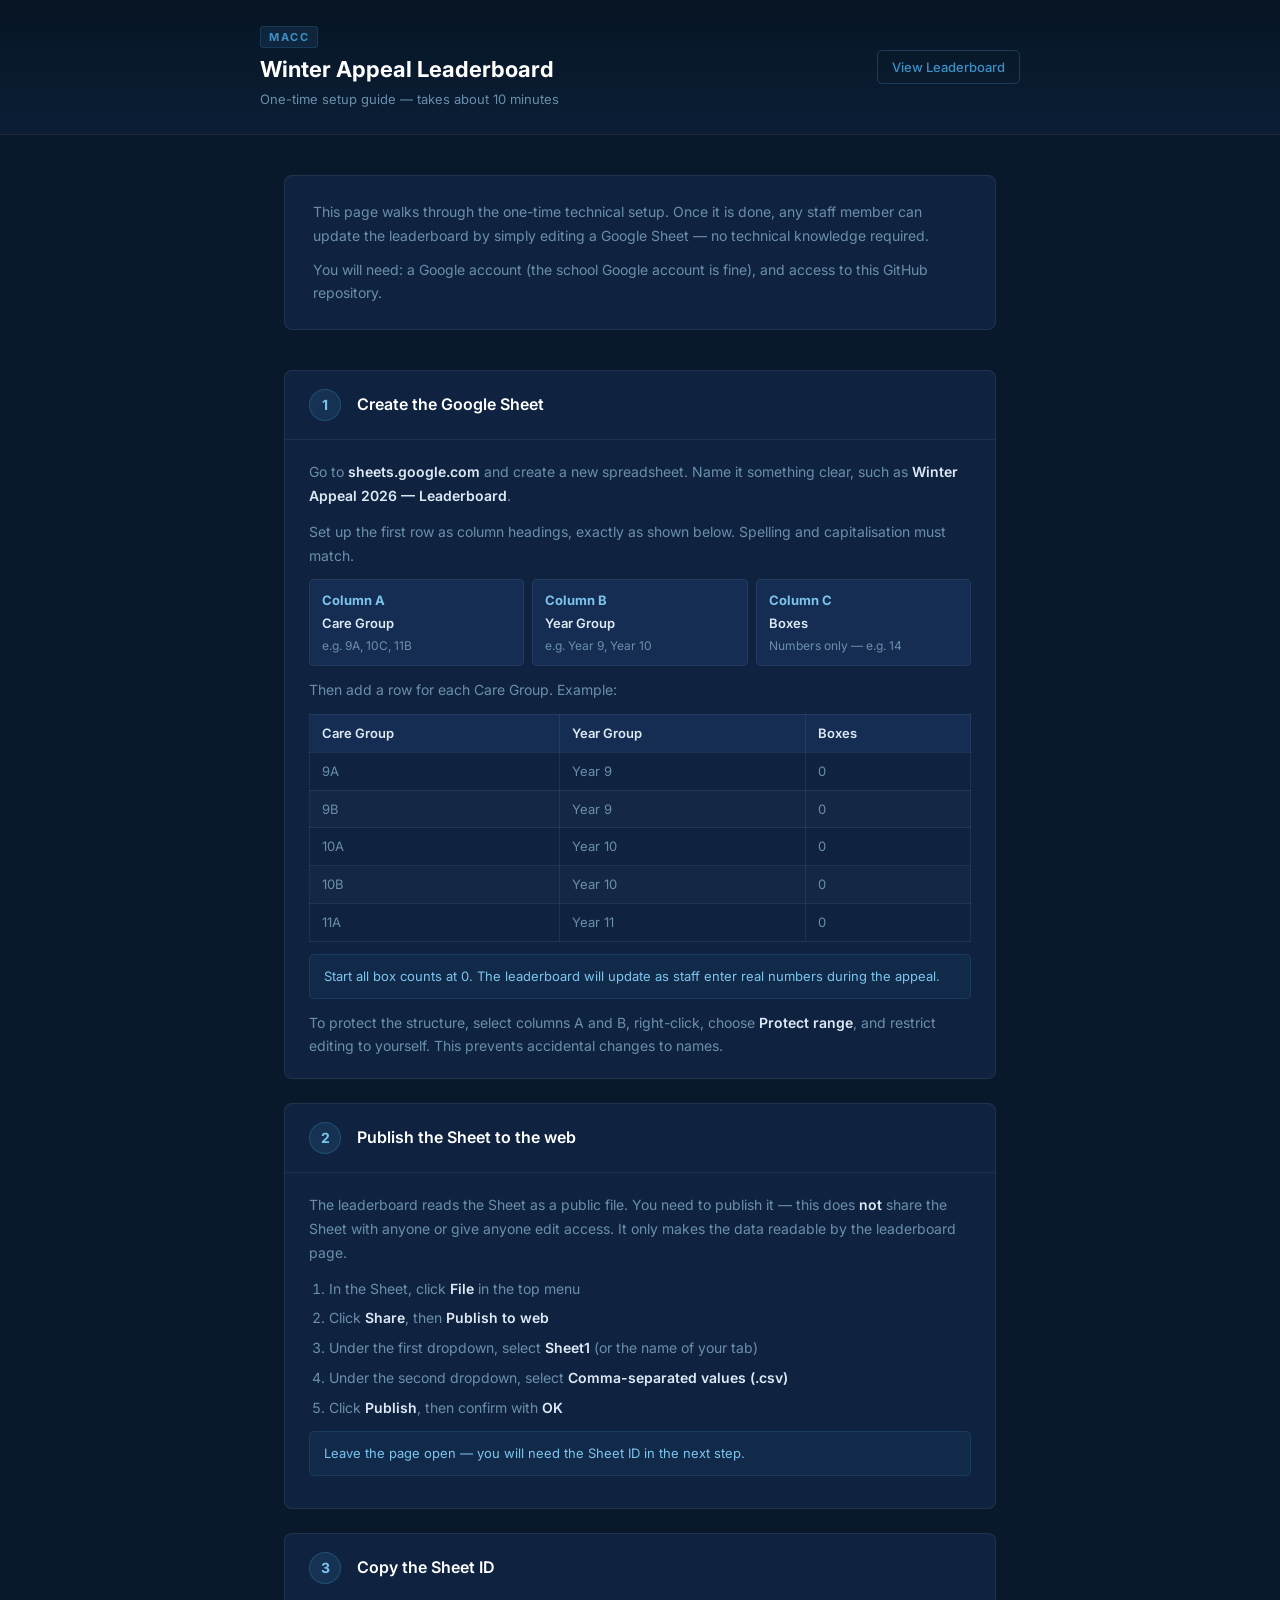
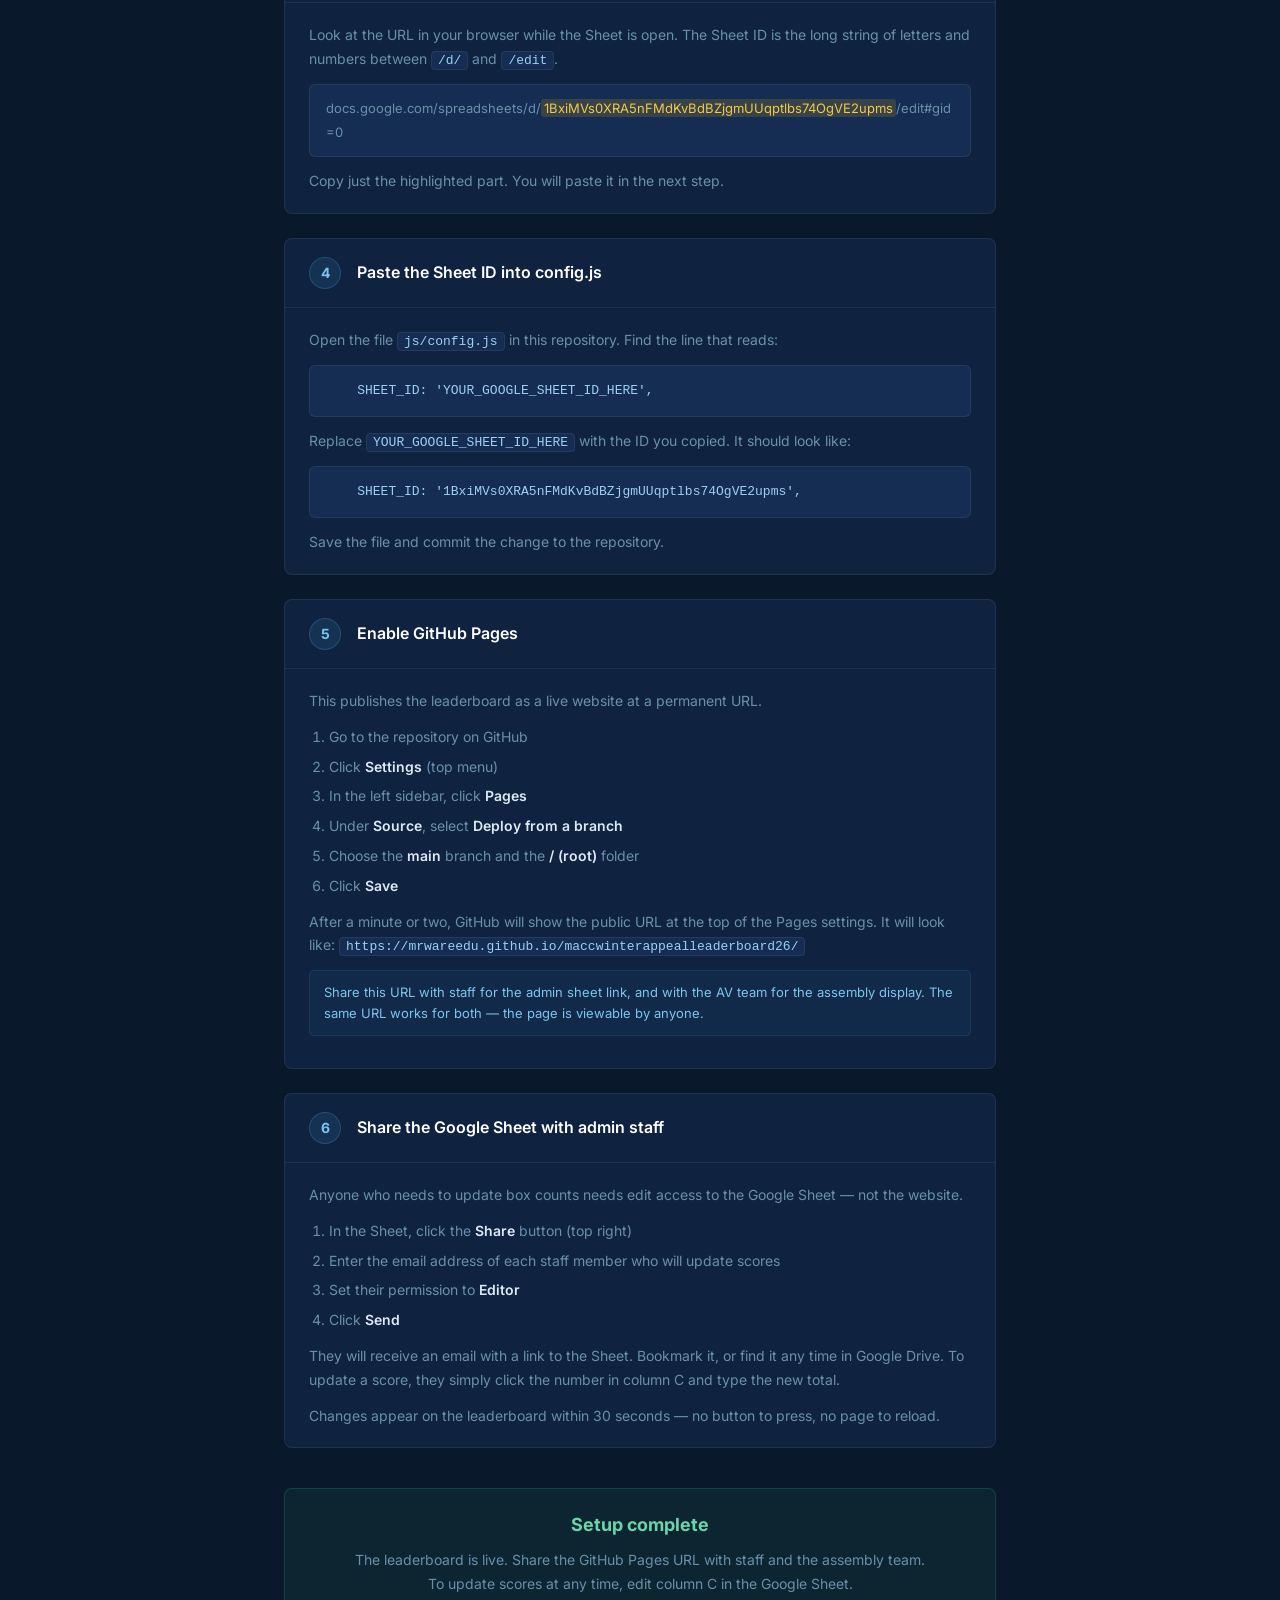
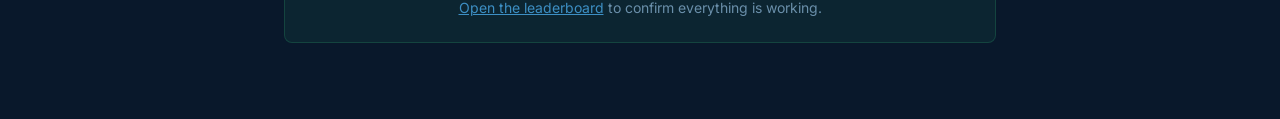
==== setup.html @ 89e3d8d4 "Add Winter Appeal leaderboard — Google Sheets + GitHub Pages Public leaderboard reads live data from" ====
<!DOCTYPE html>
<html lang="en">
<head>
    <meta charset="UTF-8">
    <meta name="viewport" content="width=device-width, initial-scale=1.0">
    <title>Winter Appeal Leaderboard — Setup Guide</title>
    <link rel="preconnect" href="https://fonts.googleapis.com">
    <link href="https://fonts.googleapis.com/css2?family=Inter:wght@300;400;500;600;700&display=swap" rel="stylesheet">
    <style>
        *, *::before, *::after { box-sizing: border-box; margin: 0; padding: 0; }

        :root {
            --bg:      #09182b;
            --card:    #0f2340;
            --raised:  #152d52;
            --text:    #ddeaf5;
            --muted:   #6a8faa;
            --dim:     #405b72;
            --accent:  #3d8fc4;
            --border:  rgba(255,255,255,0.07);
            --green:   #2e9e6e;
            --green-bg: rgba(46, 158, 110, 0.1);
            --gold:    #c9981a;
        }

        body {
            background: var(--bg);
            color: var(--text);
            font-family: 'Inter', system-ui, sans-serif;
            font-size: 15px;
            line-height: 1.6;
            -webkit-font-smoothing: antialiased;
            padding: 0 0 80px;
        }

        header {
            background: linear-gradient(180deg, #071524 0%, #0b1e36 100%);
            border-bottom: 1px solid var(--border);
            padding: 24px;
        }

        header .inner {
            max-width: 760px;
            margin: 0 auto;
            display: flex;
            align-items: center;
            justify-content: space-between;
        }

        .badge {
            font-size: 11px;
            font-weight: 700;
            letter-spacing: 0.14em;
            text-transform: uppercase;
            color: var(--accent);
            background: rgba(61,143,196,0.12);
            border: 1px solid rgba(61,143,196,0.2);
            padding: 3px 8px;
            border-radius: 3px;
        }

        header h1 {
            font-size: 22px;
            font-weight: 700;
            color: #fff;
            margin-top: 4px;
        }

        header p {
            font-size: 13px;
            color: var(--muted);
            margin-top: 2px;
        }

        .view-link {
            font-size: 13px;
            font-weight: 500;
            color: var(--accent);
            text-decoration: none;
            border: 1px solid rgba(61,143,196,0.3);
            padding: 6px 14px;
            border-radius: 5px;
            white-space: nowrap;
        }

        .view-link:hover {
            background: rgba(61,143,196,0.1);
        }

        .content {
            max-width: 760px;
            margin: 0 auto;
            padding: 40px 24px 0;
        }

        .intro {
            background: var(--card);
            border: 1px solid var(--border);
            border-radius: 8px;
            padding: 24px 28px;
            margin-bottom: 40px;
        }

        .intro p {
            color: var(--muted);
            font-size: 14px;
            line-height: 1.7;
        }

        .intro p + p {
            margin-top: 10px;
        }

        .steps {
            display: flex;
            flex-direction: column;
            gap: 24px;
        }

        .step {
            background: var(--card);
            border: 1px solid var(--border);
            border-radius: 8px;
            overflow: hidden;
        }

        .step-header {
            display: flex;
            align-items: center;
            gap: 16px;
            padding: 18px 24px;
            border-bottom: 1px solid var(--border);
        }

        .step-num {
            width: 32px;
            height: 32px;
            border-radius: 50%;
            background: rgba(61,143,196,0.15);
            border: 1px solid rgba(61,143,196,0.3);
            color: #7dc4ed;
            font-size: 14px;
            font-weight: 700;
            display: flex;
            align-items: center;
            justify-content: center;
            flex-shrink: 0;
        }

        .step-title {
            font-size: 16px;
            font-weight: 600;
            color: #fff;
        }

        .step-body {
            padding: 20px 24px;
        }

        .step-body p {
            color: var(--muted);
            font-size: 14px;
            line-height: 1.7;
            margin-bottom: 12px;
        }

        .step-body p:last-child {
            margin-bottom: 0;
        }

        .step-body ol,
        .step-body ul {
            color: var(--muted);
            font-size: 14px;
            line-height: 1.7;
            padding-left: 20px;
            margin-bottom: 12px;
        }

        .step-body li {
            margin-bottom: 6px;
        }

        .step-body li:last-child {
            margin-bottom: 0;
        }

        .step-body strong {
            color: var(--text);
            font-weight: 600;
        }

        code {
            font-family: 'Menlo', 'Consolas', monospace;
            font-size: 13px;
            background: var(--raised);
            border: 1px solid var(--border);
            padding: 1px 6px;
            border-radius: 4px;
            color: #9dd0f0;
        }

        .code-block {
            background: var(--raised);
            border: 1px solid var(--border);
            border-radius: 6px;
            padding: 14px 16px;
            margin: 12px 0;
            font-family: 'Menlo', 'Consolas', monospace;
            font-size: 13px;
            color: #9dd0f0;
            line-height: 1.7;
            overflow-x: auto;
            white-space: pre;
        }

        .url-example {
            background: var(--raised);
            border: 1px solid var(--border);
            border-radius: 6px;
            padding: 12px 16px;
            margin: 12px 0;
            font-size: 13px;
            line-height: 1.8;
            word-break: break-all;
            color: var(--muted);
        }

        .url-example .highlight {
            background: rgba(201,152,26,0.2);
            color: #f0c94a;
            padding: 1px 3px;
            border-radius: 3px;
        }

        .table-example {
            width: 100%;
            border-collapse: collapse;
            margin: 12px 0;
            font-size: 13px;
        }

        .table-example th {
            background: var(--raised);
            color: var(--text);
            font-weight: 600;
            text-align: left;
            padding: 8px 12px;
            border: 1px solid var(--border);
        }

        .table-example td {
            padding: 8px 12px;
            border: 1px solid var(--border);
            color: var(--muted);
        }

        .table-example tr:nth-child(even) td {
            background: rgba(255,255,255,0.02);
        }

        .note {
            background: rgba(61,143,196,0.07);
            border: 1px solid rgba(61,143,196,0.18);
            border-radius: 5px;
            padding: 11px 14px;
            font-size: 13px;
            color: #7dc4ed;
            margin: 12px 0;
            line-height: 1.6;
        }

        .done-box {
            background: var(--green-bg);
            border: 1px solid rgba(46,158,110,0.25);
            border-radius: 8px;
            padding: 22px 28px;
            margin-top: 40px;
            text-align: center;
        }

        .done-box h2 {
            font-size: 18px;
            font-weight: 700;
            color: #6dd4a8;
            margin-bottom: 8px;
        }

        .done-box p {
            color: var(--muted);
            font-size: 14px;
            line-height: 1.7;
        }

        .done-box a {
            color: var(--accent);
        }

        .sheet-columns {
            display: grid;
            grid-template-columns: repeat(3, 1fr);
            gap: 8px;
            margin: 12px 0;
        }

        .sheet-col {
            background: var(--raised);
            border: 1px solid var(--border);
            border-radius: 5px;
            padding: 10px 12px;
            font-size: 13px;
        }

        .sheet-col .col-letter {
            font-weight: 700;
            color: #7dc4ed;
            margin-bottom: 2px;
        }

        .sheet-col .col-name {
            font-weight: 600;
            color: var(--text);
        }

        .sheet-col .col-example {
            color: var(--muted);
            font-size: 12px;
            margin-top: 2px;
        }

        @media (max-width: 640px) {
            .content { padding: 24px 16px 0; }
            .step-header, .step-body { padding: 14px 16px; }
            .sheet-columns { grid-template-columns: 1fr; }
        }
    </style>
</head>
<body>

<header>
    <div class="inner">
        <div>
            <span class="badge">MACC</span>
            <h1>Winter Appeal Leaderboard</h1>
            <p>One-time setup guide — takes about 10 minutes</p>
        </div>
        <a class="view-link" href="index.html">View Leaderboard</a>
    </div>
</header>

<div class="content">

    <div class="intro">
        <p>This page walks through the one-time technical setup. Once it is done, any staff member can update the leaderboard by simply editing a Google Sheet — no technical knowledge required.</p>
        <p>You will need: a Google account (the school Google account is fine), and access to this GitHub repository.</p>
    </div>

    <div class="steps">

        <!-- Step 1 -->
        <div class="step">
            <div class="step-header">
                <div class="step-num">1</div>
                <div class="step-title">Create the Google Sheet</div>
            </div>
            <div class="step-body">
                <p>Go to <strong>sheets.google.com</strong> and create a new spreadsheet. Name it something clear, such as <strong>Winter Appeal 2026 — Leaderboard</strong>.</p>
                <p>Set up the first row as column headings, exactly as shown below. Spelling and capitalisation must match.</p>

                <div class="sheet-columns">
                    <div class="sheet-col">
                        <div class="col-letter">Column A</div>
                        <div class="col-name">Care Group</div>
                        <div class="col-example">e.g. 9A, 10C, 11B</div>
                    </div>
                    <div class="sheet-col">
                        <div class="col-letter">Column B</div>
                        <div class="col-name">Year Group</div>
                        <div class="col-example">e.g. Year 9, Year 10</div>
                    </div>
                    <div class="sheet-col">
                        <div class="col-letter">Column C</div>
                        <div class="col-name">Boxes</div>
                        <div class="col-example">Numbers only — e.g. 14</div>
                    </div>
                </div>

                <p>Then add a row for each Care Group. Example:</p>

                <table class="table-example">
                    <thead>
                        <tr>
                            <th>Care Group</th>
                            <th>Year Group</th>
                            <th>Boxes</th>
                        </tr>
                    </thead>
                    <tbody>
                        <tr><td>9A</td><td>Year 9</td><td>0</td></tr>
                        <tr><td>9B</td><td>Year 9</td><td>0</td></tr>
                        <tr><td>10A</td><td>Year 10</td><td>0</td></tr>
                        <tr><td>10B</td><td>Year 10</td><td>0</td></tr>
                        <tr><td>11A</td><td>Year 11</td><td>0</td></tr>
                    </tbody>
                </table>

                <div class="note">Start all box counts at 0. The leaderboard will update as staff enter real numbers during the appeal.</div>

                <p>To protect the structure, select columns A and B, right-click, choose <strong>Protect range</strong>, and restrict editing to yourself. This prevents accidental changes to names.</p>
            </div>
        </div>

        <!-- Step 2 -->
        <div class="step">
            <div class="step-header">
                <div class="step-num">2</div>
                <div class="step-title">Publish the Sheet to the web</div>
            </div>
            <div class="step-body">
                <p>The leaderboard reads the Sheet as a public file. You need to publish it — this does <strong>not</strong> share the Sheet with anyone or give anyone edit access. It only makes the data readable by the leaderboard page.</p>
                <ol>
                    <li>In the Sheet, click <strong>File</strong> in the top menu</li>
                    <li>Click <strong>Share</strong>, then <strong>Publish to web</strong></li>
                    <li>Under the first dropdown, select <strong>Sheet1</strong> (or the name of your tab)</li>
                    <li>Under the second dropdown, select <strong>Comma-separated values (.csv)</strong></li>
                    <li>Click <strong>Publish</strong>, then confirm with <strong>OK</strong></li>
                </ol>
                <div class="note">Leave the page open — you will need the Sheet ID in the next step.</div>
            </div>
        </div>

        <!-- Step 3 -->
        <div class="step">
            <div class="step-header">
                <div class="step-num">3</div>
                <div class="step-title">Copy the Sheet ID</div>
            </div>
            <div class="step-body">
                <p>Look at the URL in your browser while the Sheet is open. The Sheet ID is the long string of letters and numbers between <code>/d/</code> and <code>/edit</code>.</p>

                <div class="url-example">
                    docs.google.com/spreadsheets/d/<span class="highlight">1BxiMVs0XRA5nFMdKvBdBZjgmUUqptlbs74OgVE2upms</span>/edit#gid=0
                </div>

                <p>Copy just the highlighted part. You will paste it in the next step.</p>
            </div>
        </div>

        <!-- Step 4 -->
        <div class="step">
            <div class="step-header">
                <div class="step-num">4</div>
                <div class="step-title">Paste the Sheet ID into config.js</div>
            </div>
            <div class="step-body">
                <p>Open the file <code>js/config.js</code> in this repository. Find the line that reads:</p>

                <div class="code-block">    SHEET_ID: 'YOUR_GOOGLE_SHEET_ID_HERE',</div>

                <p>Replace <code>YOUR_GOOGLE_SHEET_ID_HERE</code> with the ID you copied. It should look like:</p>

                <div class="code-block">    SHEET_ID: '1BxiMVs0XRA5nFMdKvBdBZjgmUUqptlbs74OgVE2upms',</div>

                <p>Save the file and commit the change to the repository.</p>
            </div>
        </div>

        <!-- Step 5 -->
        <div class="step">
            <div class="step-header">
                <div class="step-num">5</div>
                <div class="step-title">Enable GitHub Pages</div>
            </div>
            <div class="step-body">
                <p>This publishes the leaderboard as a live website at a permanent URL.</p>
                <ol>
                    <li>Go to the repository on GitHub</li>
                    <li>Click <strong>Settings</strong> (top menu)</li>
                    <li>In the left sidebar, click <strong>Pages</strong></li>
                    <li>Under <strong>Source</strong>, select <strong>Deploy from a branch</strong></li>
                    <li>Choose the <strong>main</strong> branch and the <strong>/ (root)</strong> folder</li>
                    <li>Click <strong>Save</strong></li>
                </ol>
                <p>After a minute or two, GitHub will show the public URL at the top of the Pages settings. It will look like: <code>https://mrwareedu.github.io/maccwinterappealleaderboard26/</code></p>
                <div class="note">Share this URL with staff for the admin sheet link, and with the AV team for the assembly display. The same URL works for both — the page is viewable by anyone.</div>
            </div>
        </div>

        <!-- Step 6 -->
        <div class="step">
            <div class="step-header">
                <div class="step-num">6</div>
                <div class="step-title">Share the Google Sheet with admin staff</div>
            </div>
            <div class="step-body">
                <p>Anyone who needs to update box counts needs edit access to the Google Sheet — not the website.</p>
                <ol>
                    <li>In the Sheet, click the <strong>Share</strong> button (top right)</li>
                    <li>Enter the email address of each staff member who will update scores</li>
                    <li>Set their permission to <strong>Editor</strong></li>
                    <li>Click <strong>Send</strong></li>
                </ol>
                <p>They will receive an email with a link to the Sheet. Bookmark it, or find it any time in Google Drive. To update a score, they simply click the number in column C and type the new total.</p>
                <p>Changes appear on the leaderboard within 30 seconds — no button to press, no page to reload.</p>
            </div>
        </div>

    </div>

    <div class="done-box">
        <h2>Setup complete</h2>
        <p>The leaderboard is live. Share the GitHub Pages URL with staff and the assembly team.<br>
        To update scores at any time, edit column C in the Google Sheet.<br>
        <a href="index.html">Open the leaderboard</a> to confirm everything is working.</p>
    </div>

</div>

</body>
</html>
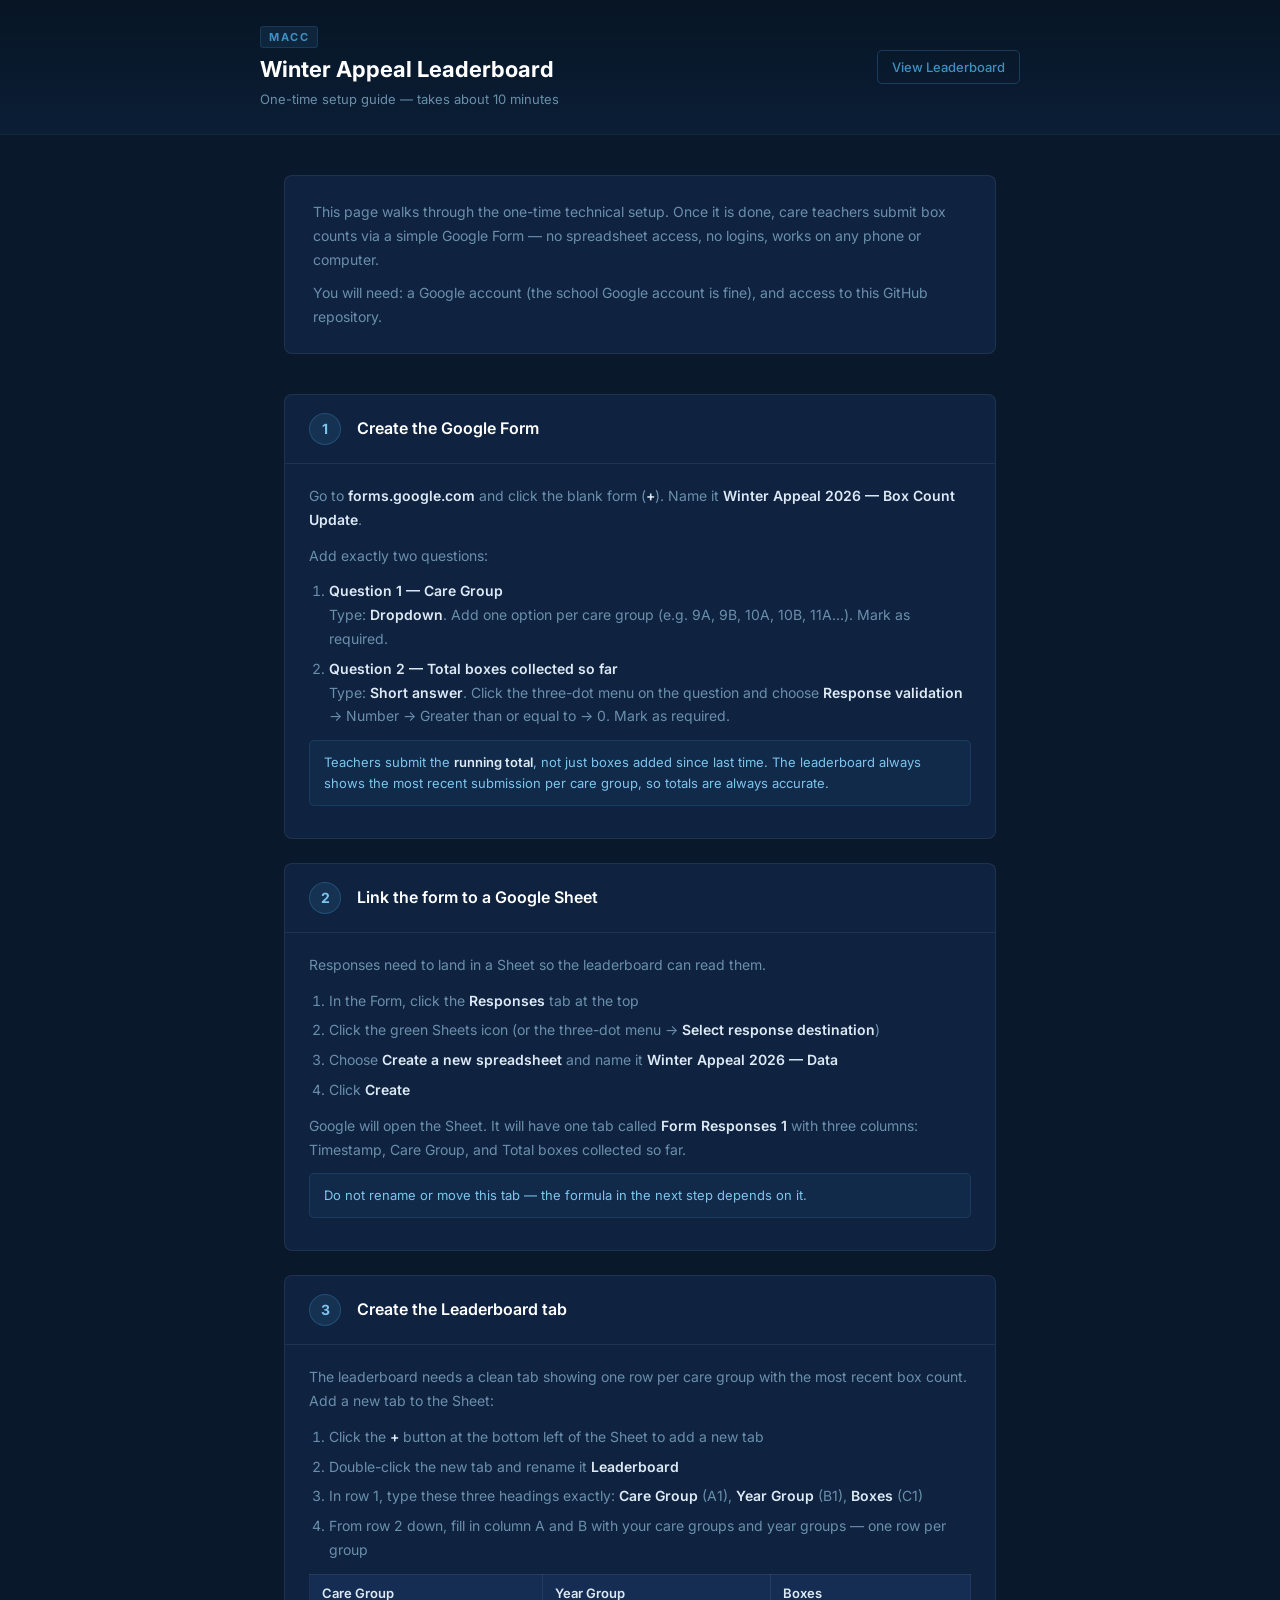
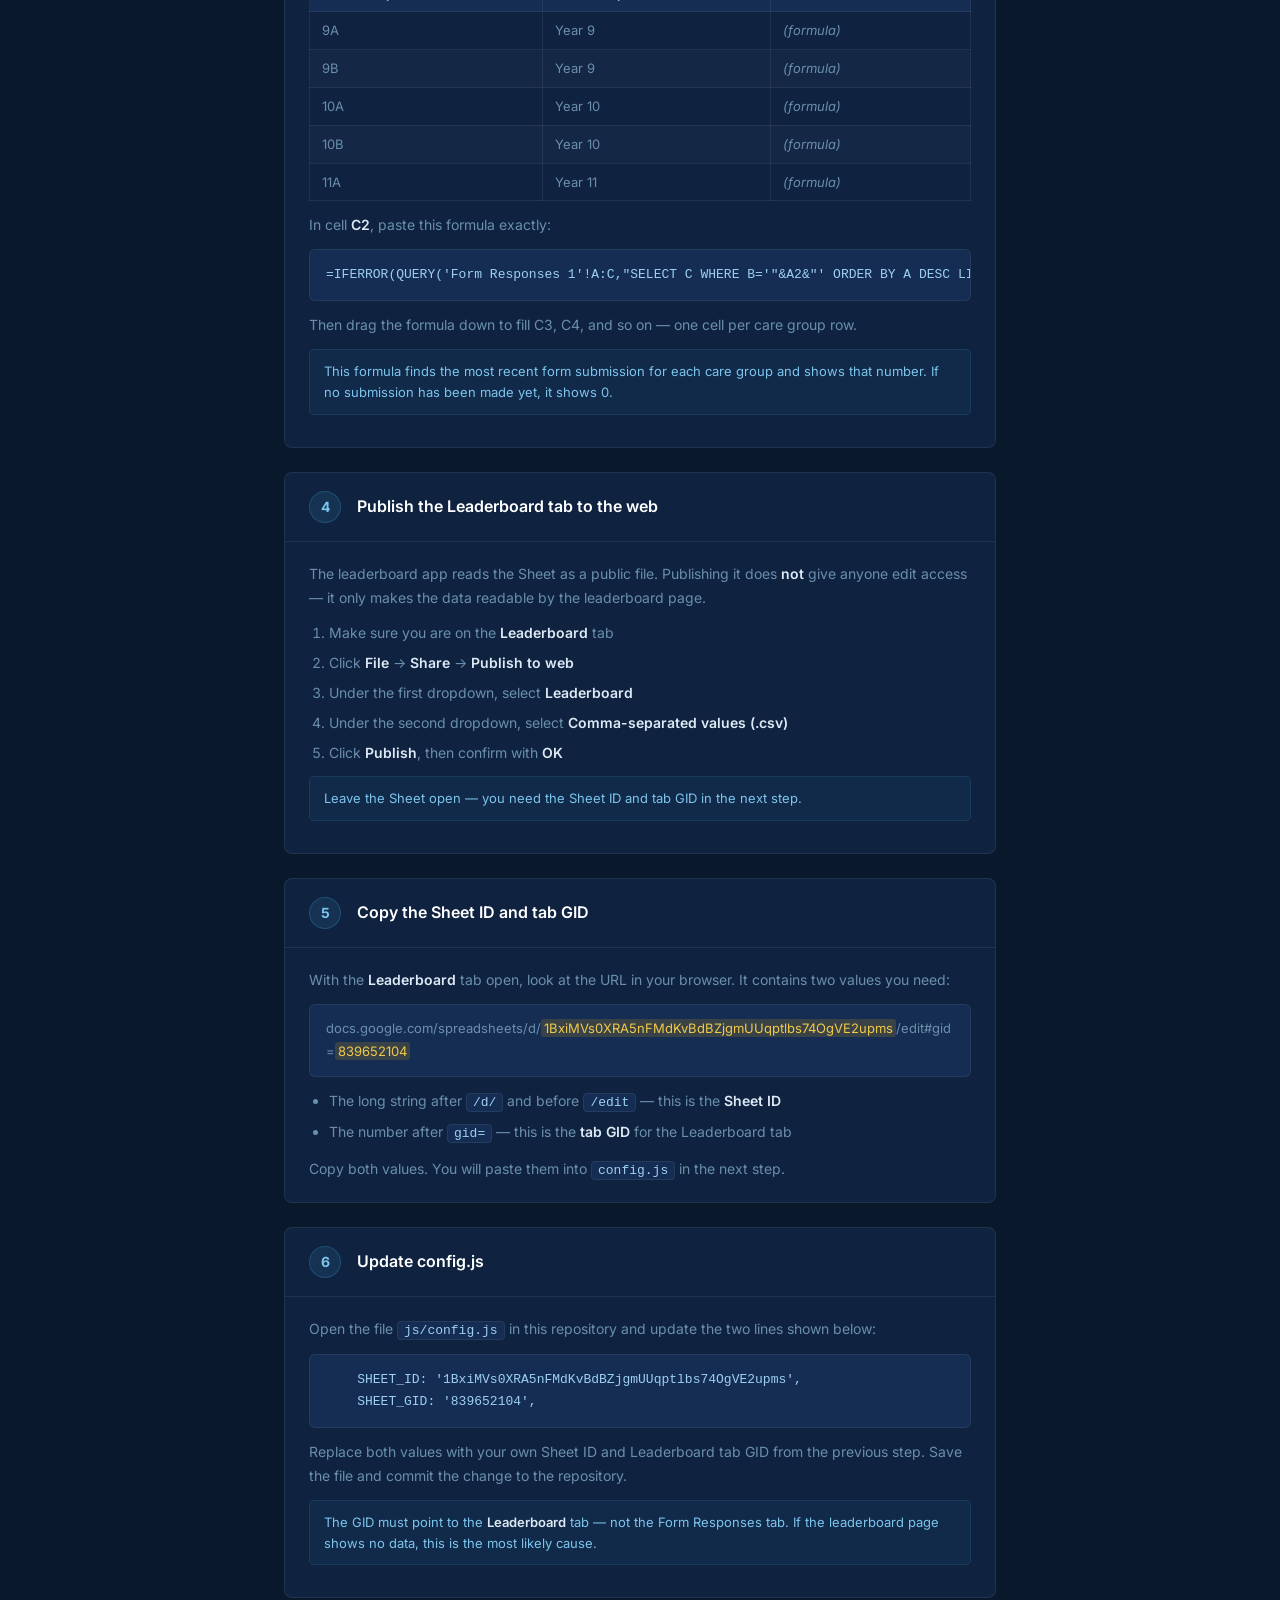
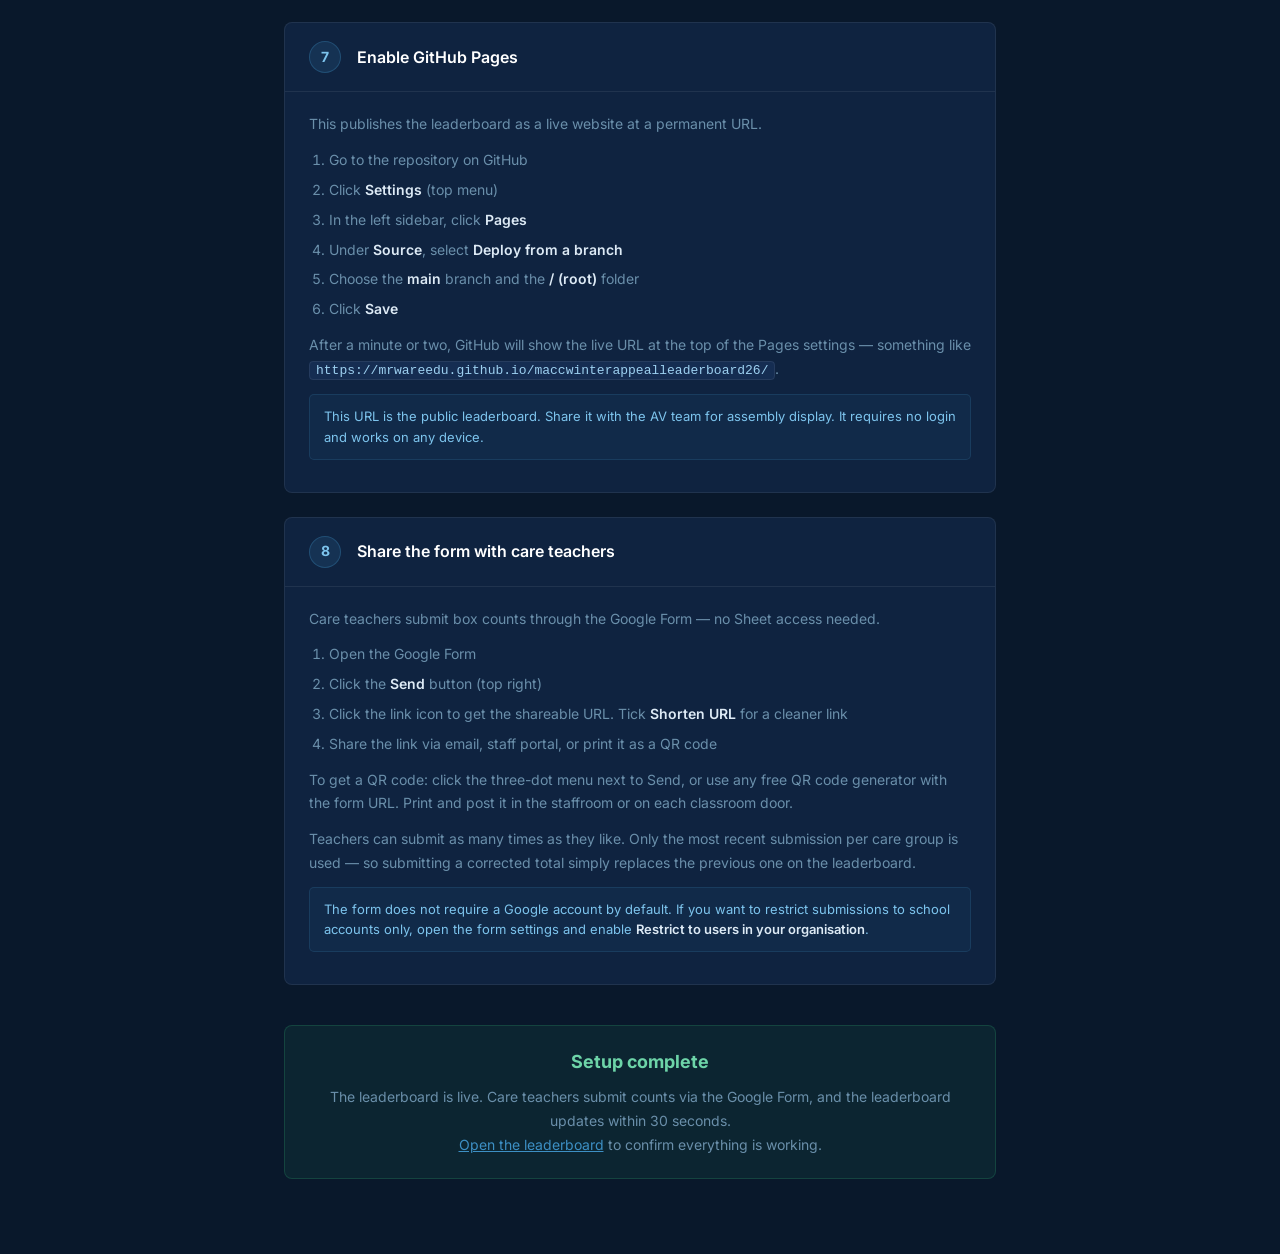
==== commit 7f23764d: "Switch to Google Forms for teacher score submission Teachers now submit box counts via a Google Form" ====
--- a/setup.html
+++ b/setup.html
@@ -351,7 +351,7 @@
 <div class="content">
 
     <div class="intro">
-        <p>This page walks through the one-time technical setup. Once it is done, any staff member can update the leaderboard by simply editing a Google Sheet — no technical knowledge required.</p>
+        <p>This page walks through the one-time technical setup. Once it is done, care teachers submit box counts via a simple Google Form — no spreadsheet access, no logins, works on any phone or computer.</p>
         <p>You will need: a Google account (the school Google account is fine), and access to this GitHub repository.</p>
     </div>
 
@@ -361,114 +361,140 @@
         <div class="step">
             <div class="step-header">
                 <div class="step-num">1</div>
-                <div class="step-title">Create the Google Sheet</div>
-            </div>
-            <div class="step-body">
-                <p>Go to <strong>sheets.google.com</strong> and create a new spreadsheet. Name it something clear, such as <strong>Winter Appeal 2026 — Leaderboard</strong>.</p>
-                <p>Set up the first row as column headings, exactly as shown below. Spelling and capitalisation must match.</p>
-
-                <div class="sheet-columns">
-                    <div class="sheet-col">
-                        <div class="col-letter">Column A</div>
-                        <div class="col-name">Care Group</div>
-                        <div class="col-example">e.g. 9A, 10C, 11B</div>
-                    </div>
-                    <div class="sheet-col">
-                        <div class="col-letter">Column B</div>
-                        <div class="col-name">Year Group</div>
-                        <div class="col-example">e.g. Year 9, Year 10</div>
-                    </div>
-                    <div class="sheet-col">
-                        <div class="col-letter">Column C</div>
-                        <div class="col-name">Boxes</div>
-                        <div class="col-example">Numbers only — e.g. 14</div>
-                    </div>
-                </div>
-
-                <p>Then add a row for each Care Group. Example:</p>
+                <div class="step-title">Create the Google Form</div>
+            </div>
+            <div class="step-body">
+                <p>Go to <strong>forms.google.com</strong> and click the blank form (<strong>+</strong>). Name it <strong>Winter Appeal 2026 — Box Count Update</strong>.</p>
+                <p>Add exactly two questions:</p>
+                <ol>
+                    <li>
+                        <strong>Question 1 — Care Group</strong><br>
+                        Type: <strong>Dropdown</strong>. Add one option per care group (e.g. 9A, 9B, 10A, 10B, 11A…). Mark as required.
+                    </li>
+                    <li>
+                        <strong>Question 2 — Total boxes collected so far</strong><br>
+                        Type: <strong>Short answer</strong>. Click the three-dot menu on the question and choose <strong>Response validation</strong> → Number → Greater than or equal to → 0. Mark as required.
+                    </li>
+                </ol>
+                <div class="note">Teachers submit the <strong>running total</strong>, not just boxes added since last time. The leaderboard always shows the most recent submission per care group, so totals are always accurate.</div>
+            </div>
+        </div>
+
+        <!-- Step 2 -->
+        <div class="step">
+            <div class="step-header">
+                <div class="step-num">2</div>
+                <div class="step-title">Link the form to a Google Sheet</div>
+            </div>
+            <div class="step-body">
+                <p>Responses need to land in a Sheet so the leaderboard can read them.</p>
+                <ol>
+                    <li>In the Form, click the <strong>Responses</strong> tab at the top</li>
+                    <li>Click the green Sheets icon (or the three-dot menu → <strong>Select response destination</strong>)</li>
+                    <li>Choose <strong>Create a new spreadsheet</strong> and name it <strong>Winter Appeal 2026 — Data</strong></li>
+                    <li>Click <strong>Create</strong></li>
+                </ol>
+                <p>Google will open the Sheet. It will have one tab called <strong>Form Responses 1</strong> with three columns: Timestamp, Care Group, and Total boxes collected so far.</p>
+                <div class="note">Do not rename or move this tab — the formula in the next step depends on it.</div>
+            </div>
+        </div>
+
+        <!-- Step 3 -->
+        <div class="step">
+            <div class="step-header">
+                <div class="step-num">3</div>
+                <div class="step-title">Create the Leaderboard tab</div>
+            </div>
+            <div class="step-body">
+                <p>The leaderboard needs a clean tab showing one row per care group with the most recent box count. Add a new tab to the Sheet:</p>
+                <ol>
+                    <li>Click the <strong>+</strong> button at the bottom left of the Sheet to add a new tab</li>
+                    <li>Double-click the new tab and rename it <strong>Leaderboard</strong></li>
+                    <li>In row 1, type these three headings exactly: <strong>Care Group</strong> (A1), <strong>Year Group</strong> (B1), <strong>Boxes</strong> (C1)</li>
+                    <li>From row 2 down, fill in column A and B with your care groups and year groups — one row per group</li>
+                </ol>
 
                 <table class="table-example">
                     <thead>
-                        <tr>
-                            <th>Care Group</th>
-                            <th>Year Group</th>
-                            <th>Boxes</th>
-                        </tr>
+                        <tr><th>Care Group</th><th>Year Group</th><th>Boxes</th></tr>
                     </thead>
                     <tbody>
-                        <tr><td>9A</td><td>Year 9</td><td>0</td></tr>
-                        <tr><td>9B</td><td>Year 9</td><td>0</td></tr>
-                        <tr><td>10A</td><td>Year 10</td><td>0</td></tr>
-                        <tr><td>10B</td><td>Year 10</td><td>0</td></tr>
-                        <tr><td>11A</td><td>Year 11</td><td>0</td></tr>
+                        <tr><td>9A</td><td>Year 9</td><td><em>(formula)</em></td></tr>
+                        <tr><td>9B</td><td>Year 9</td><td><em>(formula)</em></td></tr>
+                        <tr><td>10A</td><td>Year 10</td><td><em>(formula)</em></td></tr>
+                        <tr><td>10B</td><td>Year 10</td><td><em>(formula)</em></td></tr>
+                        <tr><td>11A</td><td>Year 11</td><td><em>(formula)</em></td></tr>
                     </tbody>
                 </table>
 
-                <div class="note">Start all box counts at 0. The leaderboard will update as staff enter real numbers during the appeal.</div>
-
-                <p>To protect the structure, select columns A and B, right-click, choose <strong>Protect range</strong>, and restrict editing to yourself. This prevents accidental changes to names.</p>
-            </div>
-        </div>
-
-        <!-- Step 2 -->
-        <div class="step">
-            <div class="step-header">
-                <div class="step-num">2</div>
-                <div class="step-title">Publish the Sheet to the web</div>
-            </div>
-            <div class="step-body">
-                <p>The leaderboard reads the Sheet as a public file. You need to publish it — this does <strong>not</strong> share the Sheet with anyone or give anyone edit access. It only makes the data readable by the leaderboard page.</p>
+                <p>In cell <strong>C2</strong>, paste this formula exactly:</p>
+                <div class="code-block">=IFERROR(QUERY('Form Responses 1'!A:C,"SELECT C WHERE B='"&A2&"' ORDER BY A DESC LIMIT 1",0),0)</div>
+                <p>Then drag the formula down to fill C3, C4, and so on — one cell per care group row.</p>
+                <div class="note">This formula finds the most recent form submission for each care group and shows that number. If no submission has been made yet, it shows 0.</div>
+            </div>
+        </div>
+
+        <!-- Step 4 -->
+        <div class="step">
+            <div class="step-header">
+                <div class="step-num">4</div>
+                <div class="step-title">Publish the Leaderboard tab to the web</div>
+            </div>
+            <div class="step-body">
+                <p>The leaderboard app reads the Sheet as a public file. Publishing it does <strong>not</strong> give anyone edit access — it only makes the data readable by the leaderboard page.</p>
                 <ol>
-                    <li>In the Sheet, click <strong>File</strong> in the top menu</li>
-                    <li>Click <strong>Share</strong>, then <strong>Publish to web</strong></li>
-                    <li>Under the first dropdown, select <strong>Sheet1</strong> (or the name of your tab)</li>
+                    <li>Make sure you are on the <strong>Leaderboard</strong> tab</li>
+                    <li>Click <strong>File</strong> → <strong>Share</strong> → <strong>Publish to web</strong></li>
+                    <li>Under the first dropdown, select <strong>Leaderboard</strong></li>
                     <li>Under the second dropdown, select <strong>Comma-separated values (.csv)</strong></li>
                     <li>Click <strong>Publish</strong>, then confirm with <strong>OK</strong></li>
                 </ol>
-                <div class="note">Leave the page open — you will need the Sheet ID in the next step.</div>
-            </div>
-        </div>
-
-        <!-- Step 3 -->
-        <div class="step">
-            <div class="step-header">
-                <div class="step-num">3</div>
-                <div class="step-title">Copy the Sheet ID</div>
-            </div>
-            <div class="step-body">
-                <p>Look at the URL in your browser while the Sheet is open. The Sheet ID is the long string of letters and numbers between <code>/d/</code> and <code>/edit</code>.</p>
+                <div class="note">Leave the Sheet open — you need the Sheet ID and tab GID in the next step.</div>
+            </div>
+        </div>
+
+        <!-- Step 5 -->
+        <div class="step">
+            <div class="step-header">
+                <div class="step-num">5</div>
+                <div class="step-title">Copy the Sheet ID and tab GID</div>
+            </div>
+            <div class="step-body">
+                <p>With the <strong>Leaderboard</strong> tab open, look at the URL in your browser. It contains two values you need:</p>
 
                 <div class="url-example">
-                    docs.google.com/spreadsheets/d/<span class="highlight">1BxiMVs0XRA5nFMdKvBdBZjgmUUqptlbs74OgVE2upms</span>/edit#gid=0
+                    docs.google.com/spreadsheets/d/<span class="highlight">1BxiMVs0XRA5nFMdKvBdBZjgmUUqptlbs74OgVE2upms</span>/edit#gid=<span class="highlight">839652104</span>
                 </div>
 
-                <p>Copy just the highlighted part. You will paste it in the next step.</p>
-            </div>
-        </div>
-
-        <!-- Step 4 -->
-        <div class="step">
-            <div class="step-header">
-                <div class="step-num">4</div>
-                <div class="step-title">Paste the Sheet ID into config.js</div>
-            </div>
-            <div class="step-body">
-                <p>Open the file <code>js/config.js</code> in this repository. Find the line that reads:</p>
-
-                <div class="code-block">    SHEET_ID: 'YOUR_GOOGLE_SHEET_ID_HERE',</div>
-
-                <p>Replace <code>YOUR_GOOGLE_SHEET_ID_HERE</code> with the ID you copied. It should look like:</p>
-
-                <div class="code-block">    SHEET_ID: '1BxiMVs0XRA5nFMdKvBdBZjgmUUqptlbs74OgVE2upms',</div>
-
-                <p>Save the file and commit the change to the repository.</p>
-            </div>
-        </div>
-
-        <!-- Step 5 -->
-        <div class="step">
-            <div class="step-header">
-                <div class="step-num">5</div>
+                <ul>
+                    <li>The long string after <code>/d/</code> and before <code>/edit</code> — this is the <strong>Sheet ID</strong></li>
+                    <li>The number after <code>gid=</code> — this is the <strong>tab GID</strong> for the Leaderboard tab</li>
+                </ul>
+                <p>Copy both values. You will paste them into <code>config.js</code> in the next step.</p>
+            </div>
+        </div>
+
+        <!-- Step 6 -->
+        <div class="step">
+            <div class="step-header">
+                <div class="step-num">6</div>
+                <div class="step-title">Update config.js</div>
+            </div>
+            <div class="step-body">
+                <p>Open the file <code>js/config.js</code> in this repository and update the two lines shown below:</p>
+
+                <div class="code-block">    SHEET_ID: '1BxiMVs0XRA5nFMdKvBdBZjgmUUqptlbs74OgVE2upms',
+    SHEET_GID: '839652104',</div>
+
+                <p>Replace both values with your own Sheet ID and Leaderboard tab GID from the previous step. Save the file and commit the change to the repository.</p>
+                <div class="note">The GID must point to the <strong>Leaderboard</strong> tab — not the Form Responses tab. If the leaderboard page shows no data, this is the most likely cause.</div>
+            </div>
+        </div>
+
+        <!-- Step 7 -->
+        <div class="step">
+            <div class="step-header">
+                <div class="step-num">7</div>
                 <div class="step-title">Enable GitHub Pages</div>
             </div>
             <div class="step-body">
@@ -481,27 +507,28 @@
                     <li>Choose the <strong>main</strong> branch and the <strong>/ (root)</strong> folder</li>
                     <li>Click <strong>Save</strong></li>
                 </ol>
-                <p>After a minute or two, GitHub will show the public URL at the top of the Pages settings. It will look like: <code>https://mrwareedu.github.io/maccwinterappealleaderboard26/</code></p>
-                <div class="note">Share this URL with staff for the admin sheet link, and with the AV team for the assembly display. The same URL works for both — the page is viewable by anyone.</div>
-            </div>
-        </div>
-
-        <!-- Step 6 -->
-        <div class="step">
-            <div class="step-header">
-                <div class="step-num">6</div>
-                <div class="step-title">Share the Google Sheet with admin staff</div>
-            </div>
-            <div class="step-body">
-                <p>Anyone who needs to update box counts needs edit access to the Google Sheet — not the website.</p>
+                <p>After a minute or two, GitHub will show the live URL at the top of the Pages settings — something like <code>https://mrwareedu.github.io/maccwinterappealleaderboard26/</code>.</p>
+                <div class="note">This URL is the public leaderboard. Share it with the AV team for assembly display. It requires no login and works on any device.</div>
+            </div>
+        </div>
+
+        <!-- Step 8 -->
+        <div class="step">
+            <div class="step-header">
+                <div class="step-num">8</div>
+                <div class="step-title">Share the form with care teachers</div>
+            </div>
+            <div class="step-body">
+                <p>Care teachers submit box counts through the Google Form — no Sheet access needed.</p>
                 <ol>
-                    <li>In the Sheet, click the <strong>Share</strong> button (top right)</li>
-                    <li>Enter the email address of each staff member who will update scores</li>
-                    <li>Set their permission to <strong>Editor</strong></li>
-                    <li>Click <strong>Send</strong></li>
+                    <li>Open the Google Form</li>
+                    <li>Click the <strong>Send</strong> button (top right)</li>
+                    <li>Click the link icon to get the shareable URL. Tick <strong>Shorten URL</strong> for a cleaner link</li>
+                    <li>Share the link via email, staff portal, or print it as a QR code</li>
                 </ol>
-                <p>They will receive an email with a link to the Sheet. Bookmark it, or find it any time in Google Drive. To update a score, they simply click the number in column C and type the new total.</p>
-                <p>Changes appear on the leaderboard within 30 seconds — no button to press, no page to reload.</p>
+                <p>To get a QR code: click the three-dot menu next to Send, or use any free QR code generator with the form URL. Print and post it in the staffroom or on each classroom door.</p>
+                <p>Teachers can submit as many times as they like. Only the most recent submission per care group is used — so submitting a corrected total simply replaces the previous one on the leaderboard.</p>
+                <div class="note">The form does not require a Google account by default. If you want to restrict submissions to school accounts only, open the form settings and enable <strong>Restrict to users in your organisation</strong>.</div>
             </div>
         </div>
 
@@ -509,8 +536,7 @@
 
     <div class="done-box">
         <h2>Setup complete</h2>
-        <p>The leaderboard is live. Share the GitHub Pages URL with staff and the assembly team.<br>
-        To update scores at any time, edit column C in the Google Sheet.<br>
+        <p>The leaderboard is live. Care teachers submit counts via the Google Form, and the leaderboard updates within 30 seconds.<br>
         <a href="index.html">Open the leaderboard</a> to confirm everything is working.</p>
     </div>
 
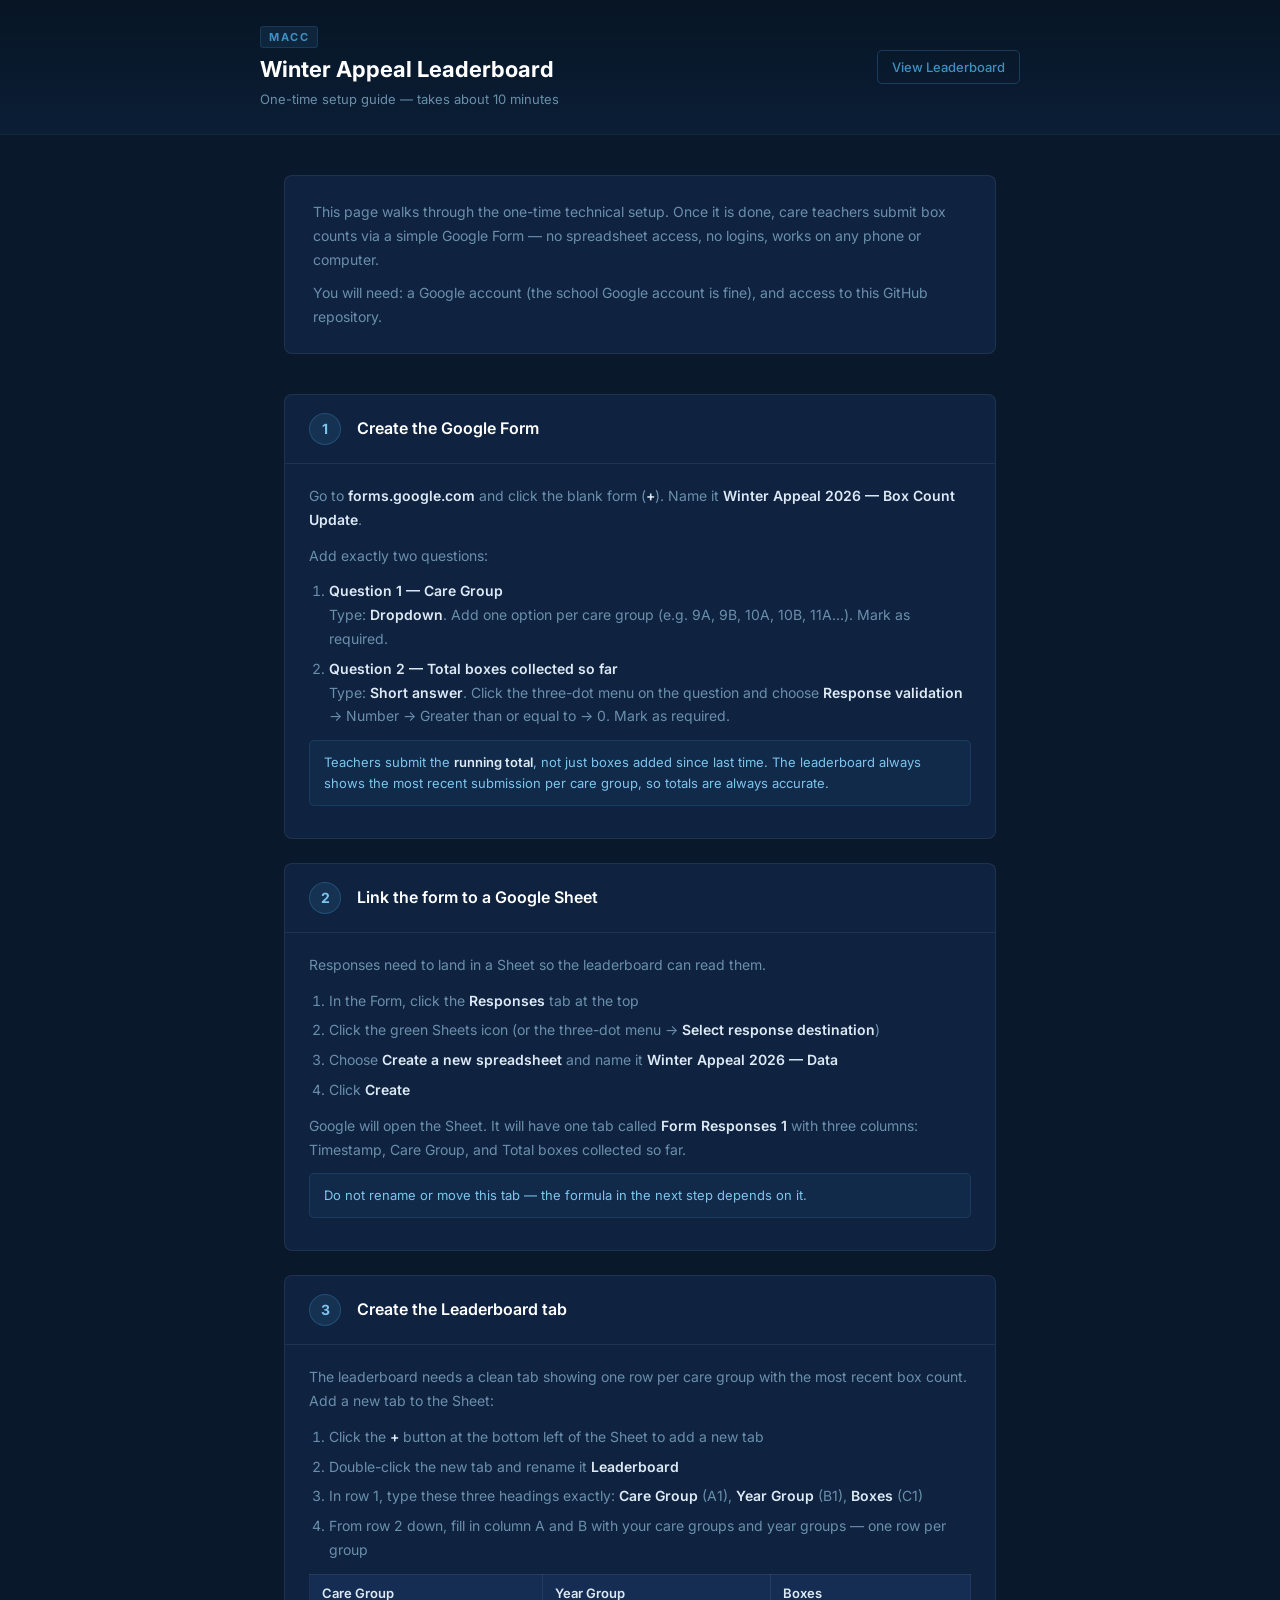
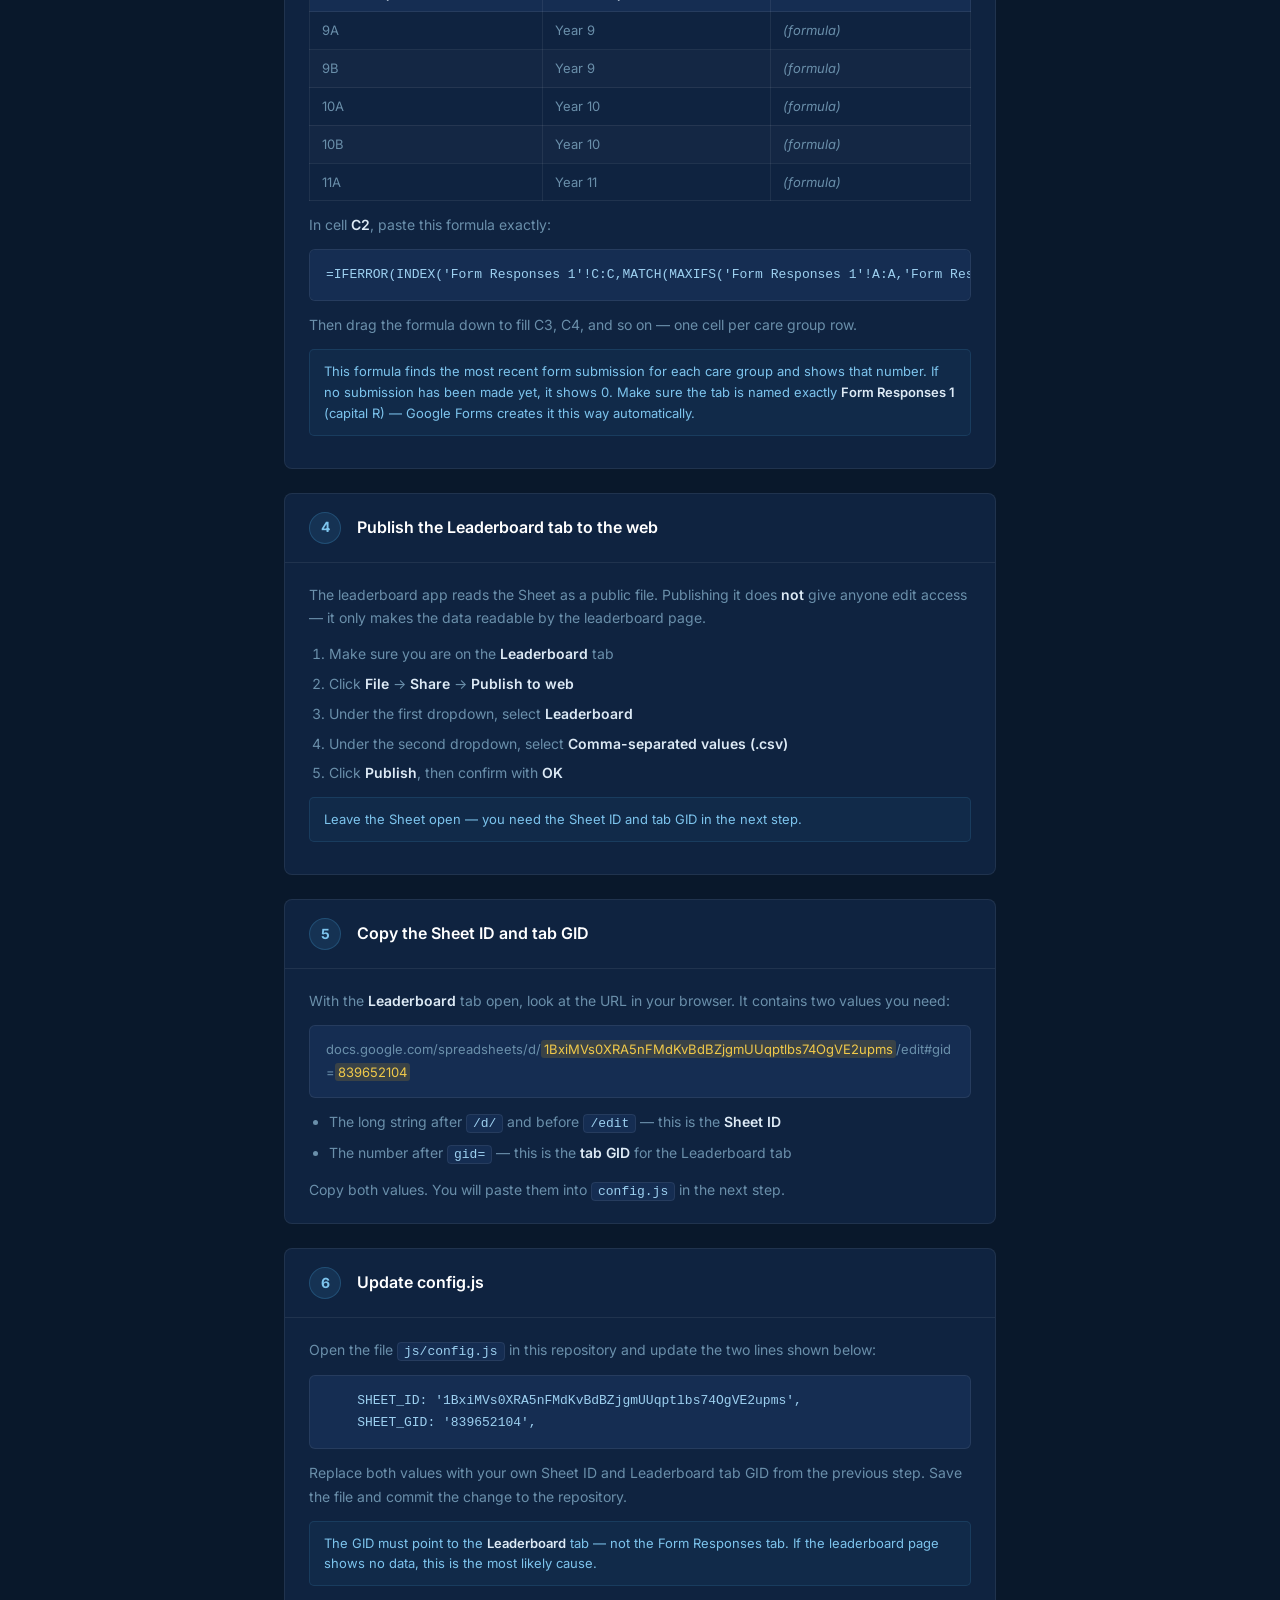
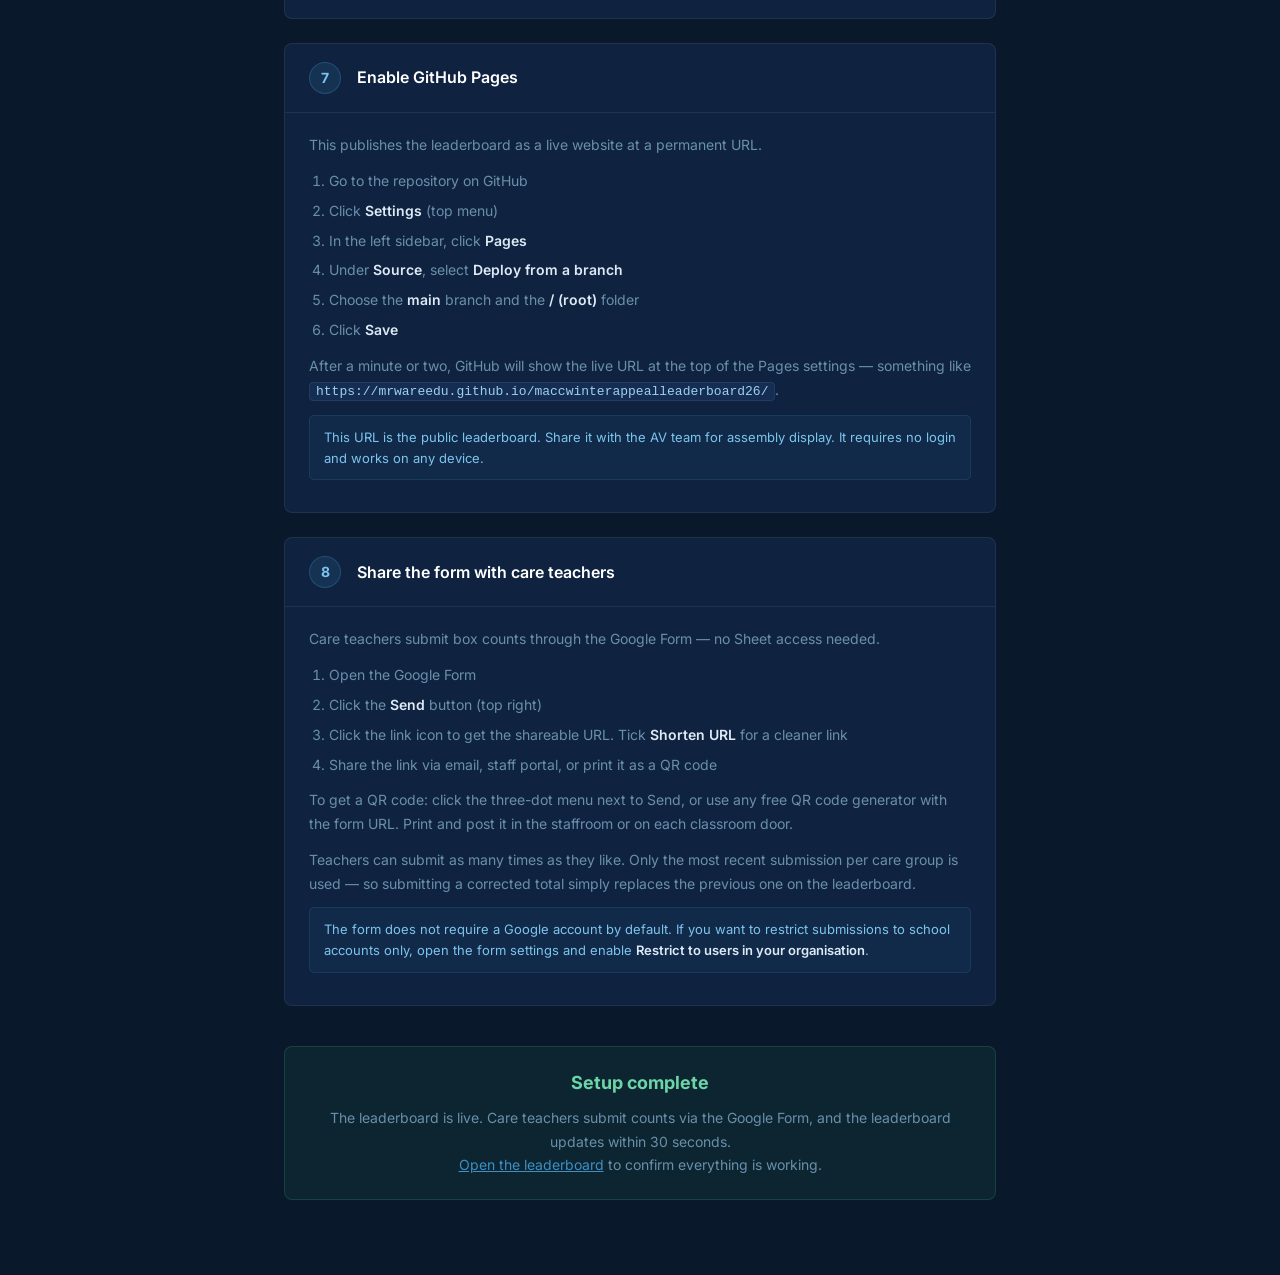
==== commit 3a691b51: "Fix Leaderboard tab formula: replace QUERY with INDEX/MATCH/MAXIFS QUERY silently fails when the sel" ====
--- a/setup.html
+++ b/setup.html
@@ -428,9 +428,9 @@
                 </table>
 
                 <p>In cell <strong>C2</strong>, paste this formula exactly:</p>
-                <div class="code-block">=IFERROR(QUERY('Form Responses 1'!A:C,"SELECT C WHERE B='"&A2&"' ORDER BY A DESC LIMIT 1",0),0)</div>
+                <div class="code-block">=IFERROR(INDEX('Form Responses 1'!C:C,MATCH(MAXIFS('Form Responses 1'!A:A,'Form Responses 1'!B:B,A2),'Form Responses 1'!A:A,0)),0)</div>
                 <p>Then drag the formula down to fill C3, C4, and so on — one cell per care group row.</p>
-                <div class="note">This formula finds the most recent form submission for each care group and shows that number. If no submission has been made yet, it shows 0.</div>
+                <div class="note">This formula finds the most recent form submission for each care group and shows that number. If no submission has been made yet, it shows 0. Make sure the tab is named exactly <strong>Form Responses 1</strong> (capital R) — Google Forms creates it this way automatically.</div>
             </div>
         </div>
 
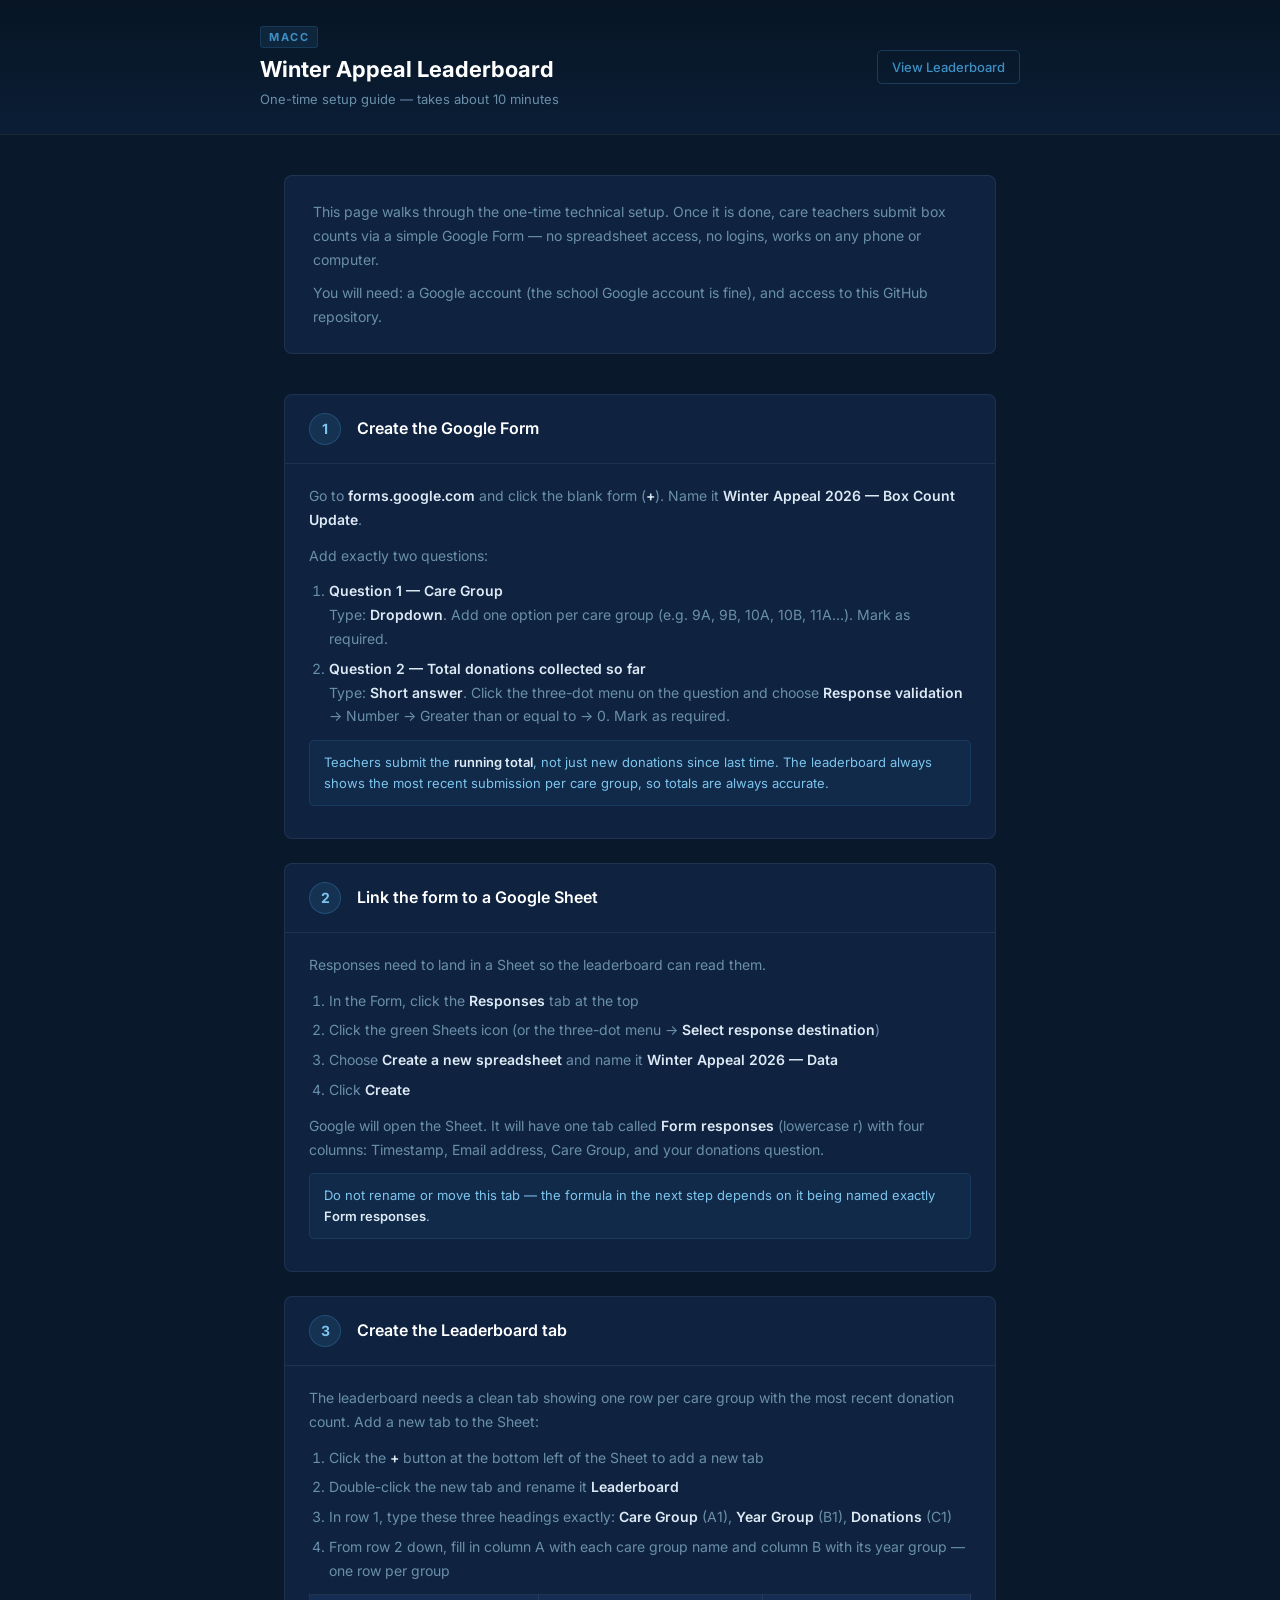
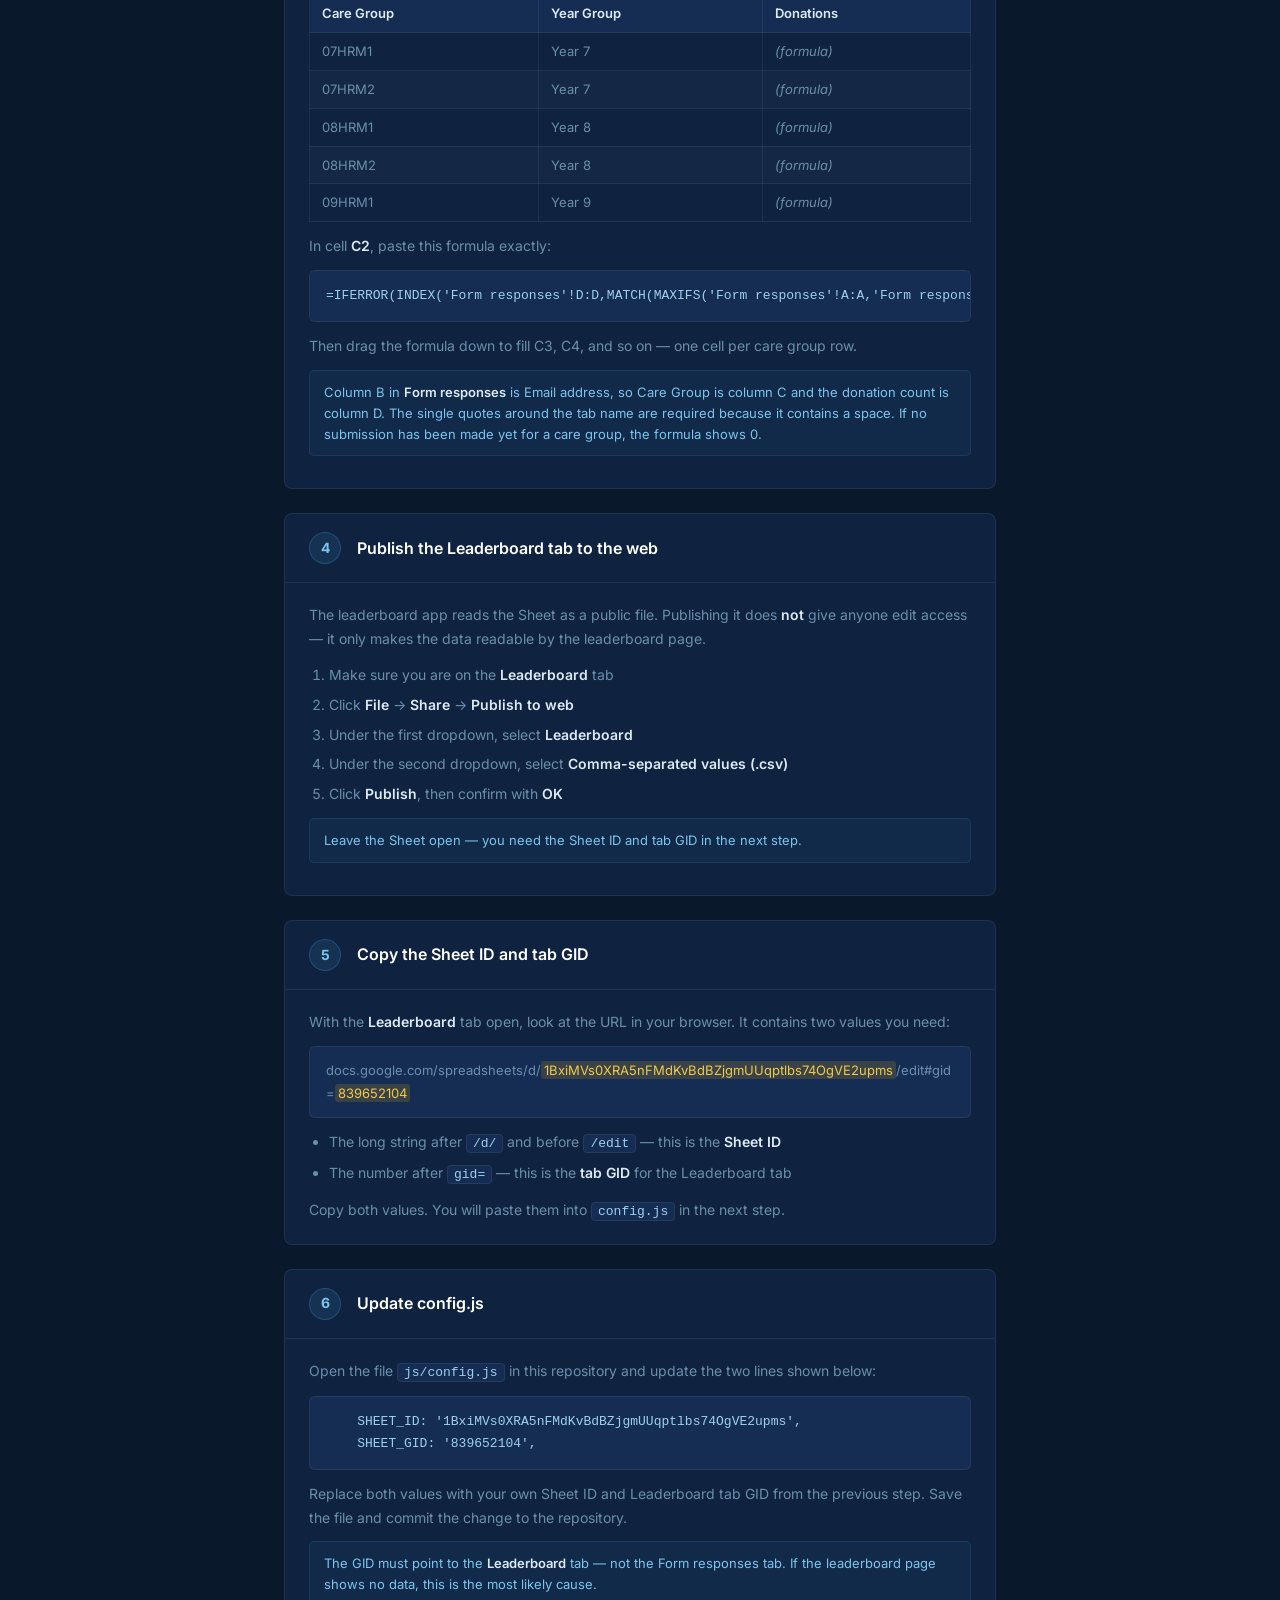
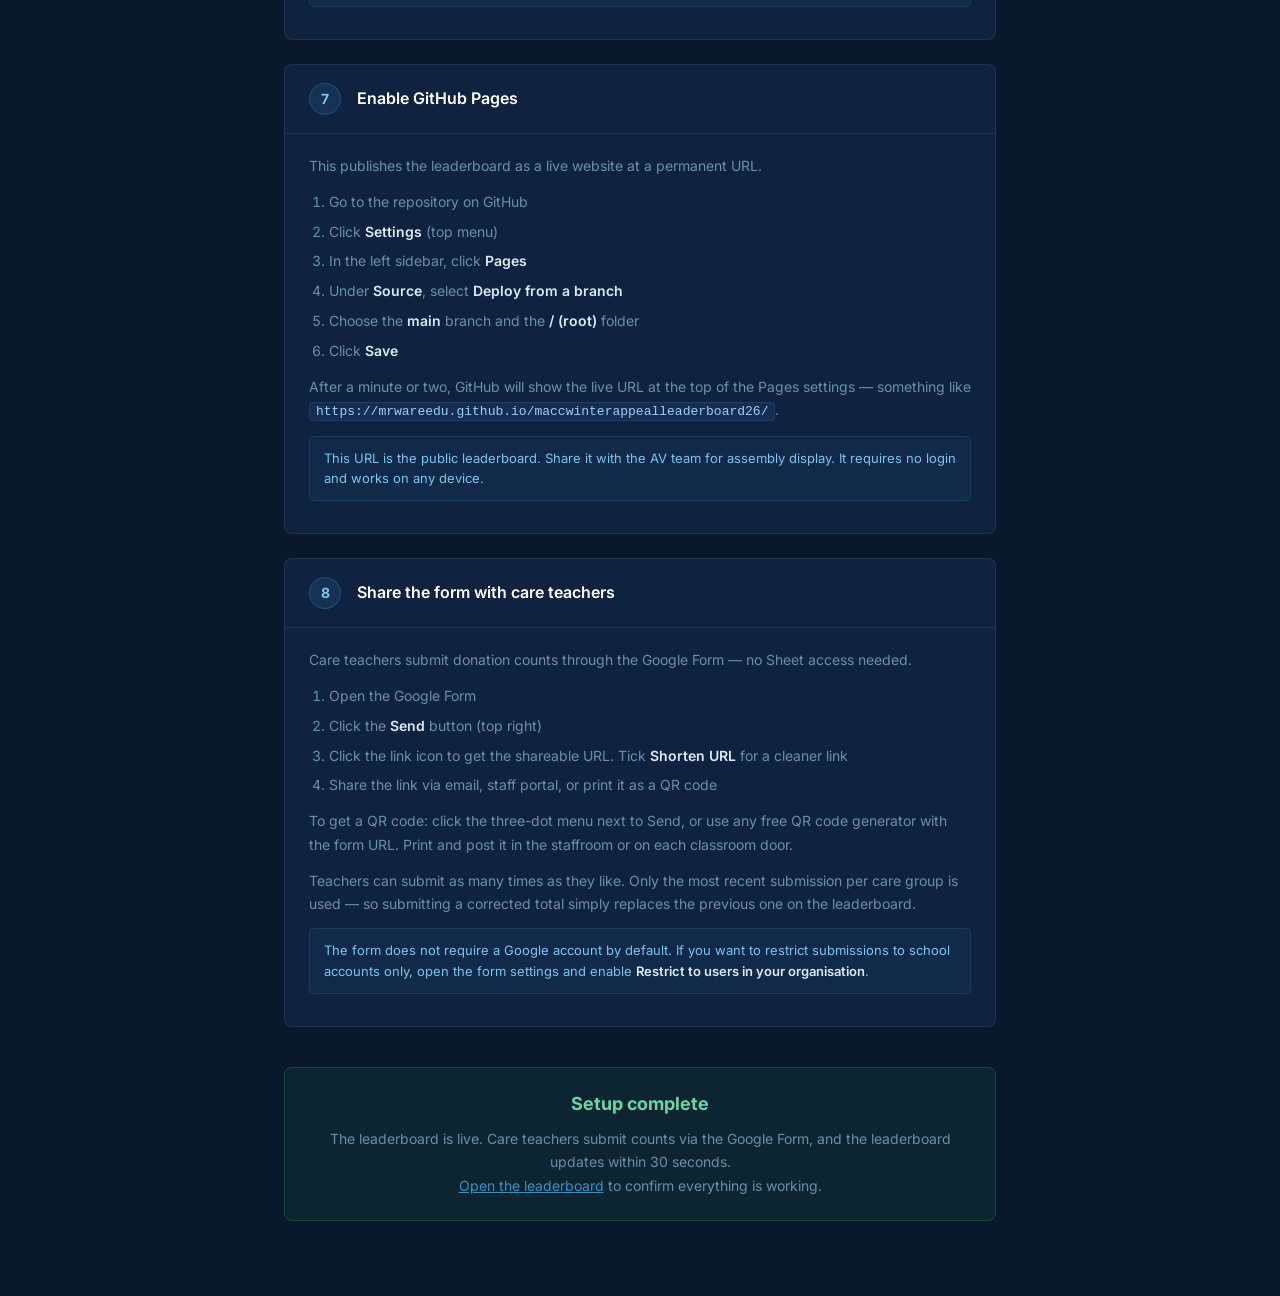
==== commit 7be0b503: "Fix setup guide: correct tab name and formula Tab is named 'Form responses' (lowercase r, with space" ====
--- a/setup.html
+++ b/setup.html
@@ -372,11 +372,11 @@
                         Type: <strong>Dropdown</strong>. Add one option per care group (e.g. 9A, 9B, 10A, 10B, 11A…). Mark as required.
                     </li>
                     <li>
-                        <strong>Question 2 — Total boxes collected so far</strong><br>
+                        <strong>Question 2 — Total donations collected so far</strong><br>
                         Type: <strong>Short answer</strong>. Click the three-dot menu on the question and choose <strong>Response validation</strong> → Number → Greater than or equal to → 0. Mark as required.
                     </li>
                 </ol>
-                <div class="note">Teachers submit the <strong>running total</strong>, not just boxes added since last time. The leaderboard always shows the most recent submission per care group, so totals are always accurate.</div>
+                <div class="note">Teachers submit the <strong>running total</strong>, not just new donations since last time. The leaderboard always shows the most recent submission per care group, so totals are always accurate.</div>
             </div>
         </div>
 
@@ -394,8 +394,8 @@
                     <li>Choose <strong>Create a new spreadsheet</strong> and name it <strong>Winter Appeal 2026 — Data</strong></li>
                     <li>Click <strong>Create</strong></li>
                 </ol>
-                <p>Google will open the Sheet. It will have one tab called <strong>Form Responses 1</strong> with three columns: Timestamp, Care Group, and Total boxes collected so far.</p>
-                <div class="note">Do not rename or move this tab — the formula in the next step depends on it.</div>
+                <p>Google will open the Sheet. It will have one tab called <strong>Form responses</strong> (lowercase r) with four columns: Timestamp, Email address, Care Group, and your donations question.</p>
+                <div class="note">Do not rename or move this tab — the formula in the next step depends on it being named exactly <strong>Form responses</strong>.</div>
             </div>
         </div>
 
@@ -406,31 +406,31 @@
                 <div class="step-title">Create the Leaderboard tab</div>
             </div>
             <div class="step-body">
-                <p>The leaderboard needs a clean tab showing one row per care group with the most recent box count. Add a new tab to the Sheet:</p>
+                <p>The leaderboard needs a clean tab showing one row per care group with the most recent donation count. Add a new tab to the Sheet:</p>
                 <ol>
                     <li>Click the <strong>+</strong> button at the bottom left of the Sheet to add a new tab</li>
                     <li>Double-click the new tab and rename it <strong>Leaderboard</strong></li>
-                    <li>In row 1, type these three headings exactly: <strong>Care Group</strong> (A1), <strong>Year Group</strong> (B1), <strong>Boxes</strong> (C1)</li>
-                    <li>From row 2 down, fill in column A and B with your care groups and year groups — one row per group</li>
+                    <li>In row 1, type these three headings exactly: <strong>Care Group</strong> (A1), <strong>Year Group</strong> (B1), <strong>Donations</strong> (C1)</li>
+                    <li>From row 2 down, fill in column A with each care group name and column B with its year group — one row per group</li>
                 </ol>
 
                 <table class="table-example">
                     <thead>
-                        <tr><th>Care Group</th><th>Year Group</th><th>Boxes</th></tr>
+                        <tr><th>Care Group</th><th>Year Group</th><th>Donations</th></tr>
                     </thead>
                     <tbody>
-                        <tr><td>9A</td><td>Year 9</td><td><em>(formula)</em></td></tr>
-                        <tr><td>9B</td><td>Year 9</td><td><em>(formula)</em></td></tr>
-                        <tr><td>10A</td><td>Year 10</td><td><em>(formula)</em></td></tr>
-                        <tr><td>10B</td><td>Year 10</td><td><em>(formula)</em></td></tr>
-                        <tr><td>11A</td><td>Year 11</td><td><em>(formula)</em></td></tr>
+                        <tr><td>07HRM1</td><td>Year 7</td><td><em>(formula)</em></td></tr>
+                        <tr><td>07HRM2</td><td>Year 7</td><td><em>(formula)</em></td></tr>
+                        <tr><td>08HRM1</td><td>Year 8</td><td><em>(formula)</em></td></tr>
+                        <tr><td>08HRM2</td><td>Year 8</td><td><em>(formula)</em></td></tr>
+                        <tr><td>09HRM1</td><td>Year 9</td><td><em>(formula)</em></td></tr>
                     </tbody>
                 </table>
 
                 <p>In cell <strong>C2</strong>, paste this formula exactly:</p>
-                <div class="code-block">=IFERROR(INDEX('Form Responses 1'!C:C,MATCH(MAXIFS('Form Responses 1'!A:A,'Form Responses 1'!B:B,A2),'Form Responses 1'!A:A,0)),0)</div>
+                <div class="code-block">=IFERROR(INDEX('Form responses'!D:D,MATCH(MAXIFS('Form responses'!A:A,'Form responses'!C:C,A2),'Form responses'!A:A,0)),0)</div>
                 <p>Then drag the formula down to fill C3, C4, and so on — one cell per care group row.</p>
-                <div class="note">This formula finds the most recent form submission for each care group and shows that number. If no submission has been made yet, it shows 0. Make sure the tab is named exactly <strong>Form Responses 1</strong> (capital R) — Google Forms creates it this way automatically.</div>
+                <div class="note">Column B in <strong>Form responses</strong> is Email address, so Care Group is column C and the donation count is column D. The single quotes around the tab name are required because it contains a space. If no submission has been made yet for a care group, the formula shows 0.</div>
             </div>
         </div>
 
@@ -487,7 +487,7 @@
     SHEET_GID: '839652104',</div>
 
                 <p>Replace both values with your own Sheet ID and Leaderboard tab GID from the previous step. Save the file and commit the change to the repository.</p>
-                <div class="note">The GID must point to the <strong>Leaderboard</strong> tab — not the Form Responses tab. If the leaderboard page shows no data, this is the most likely cause.</div>
+                <div class="note">The GID must point to the <strong>Leaderboard</strong> tab — not the Form responses tab. If the leaderboard page shows no data, this is the most likely cause.</div>
             </div>
         </div>
 
@@ -519,7 +519,7 @@
                 <div class="step-title">Share the form with care teachers</div>
             </div>
             <div class="step-body">
-                <p>Care teachers submit box counts through the Google Form — no Sheet access needed.</p>
+                <p>Care teachers submit donation counts through the Google Form — no Sheet access needed.</p>
                 <ol>
                     <li>Open the Google Form</li>
                     <li>Click the <strong>Send</strong> button (top right)</li>
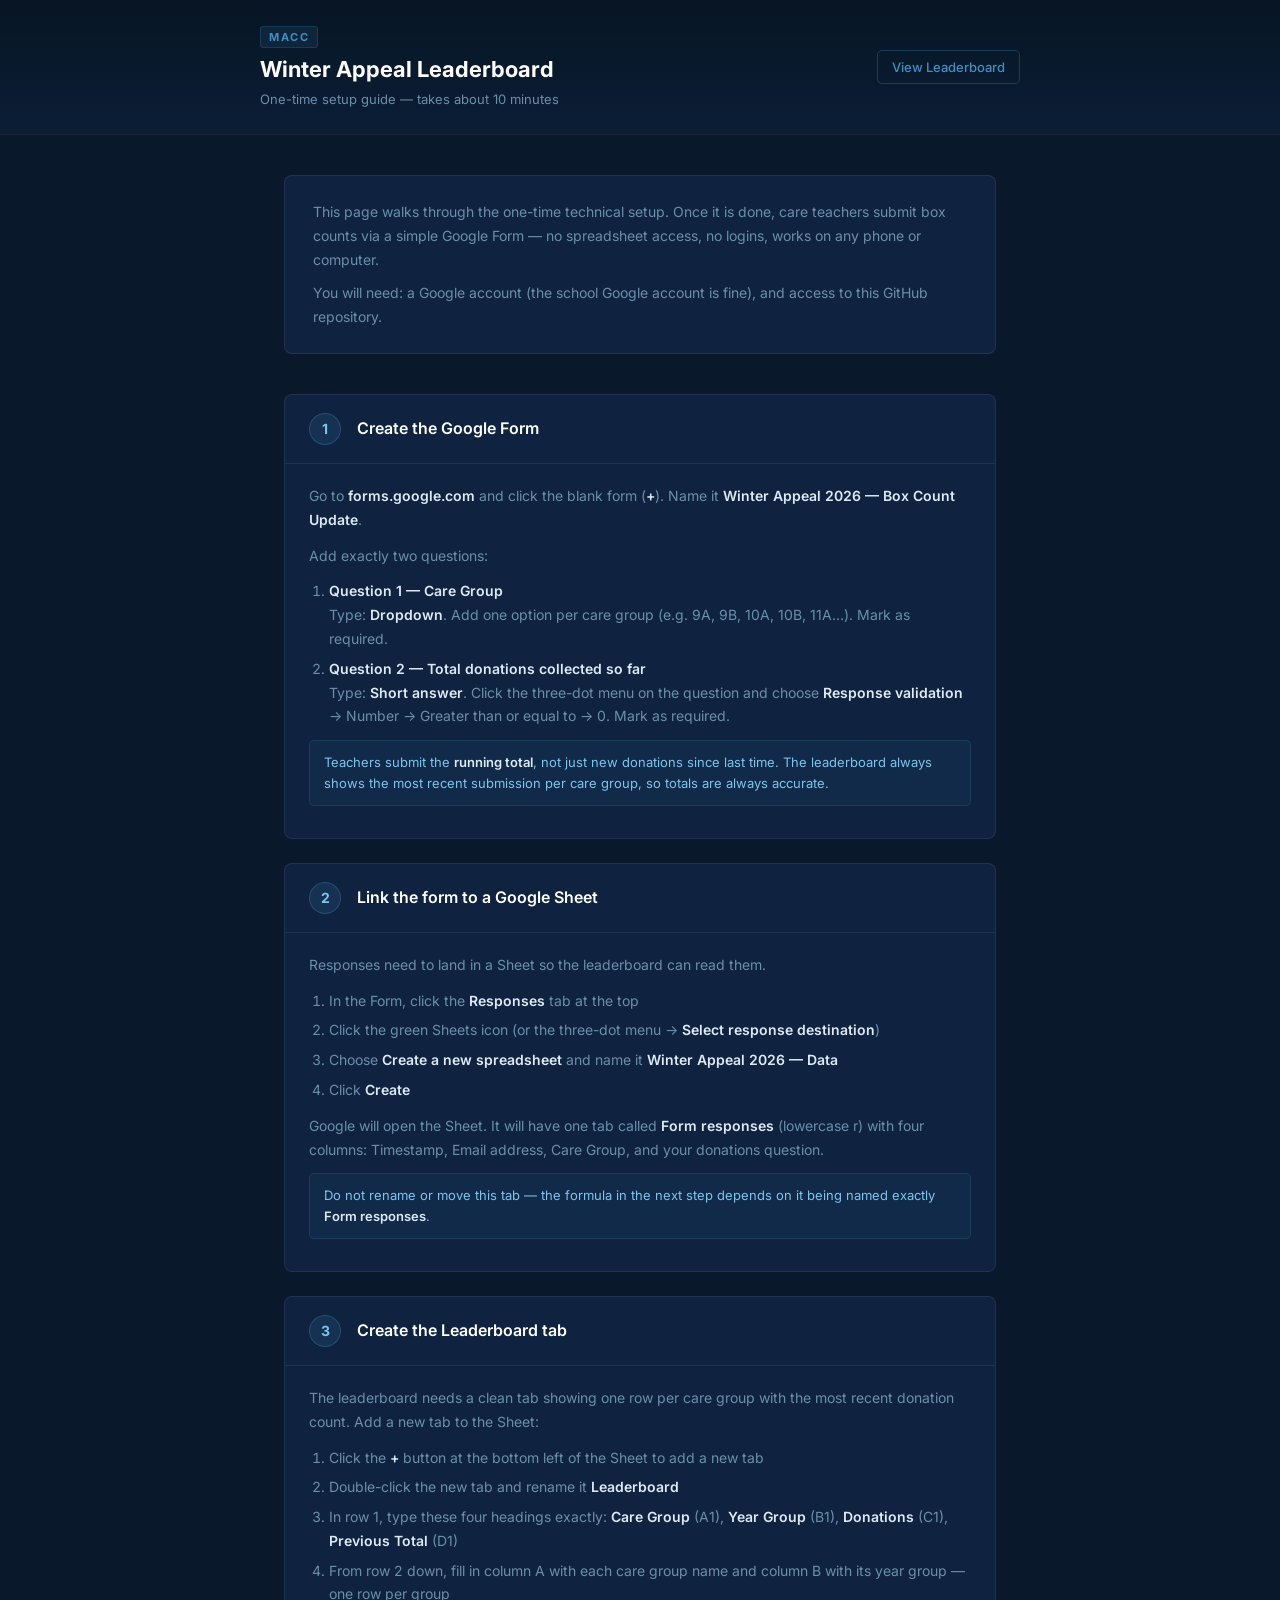
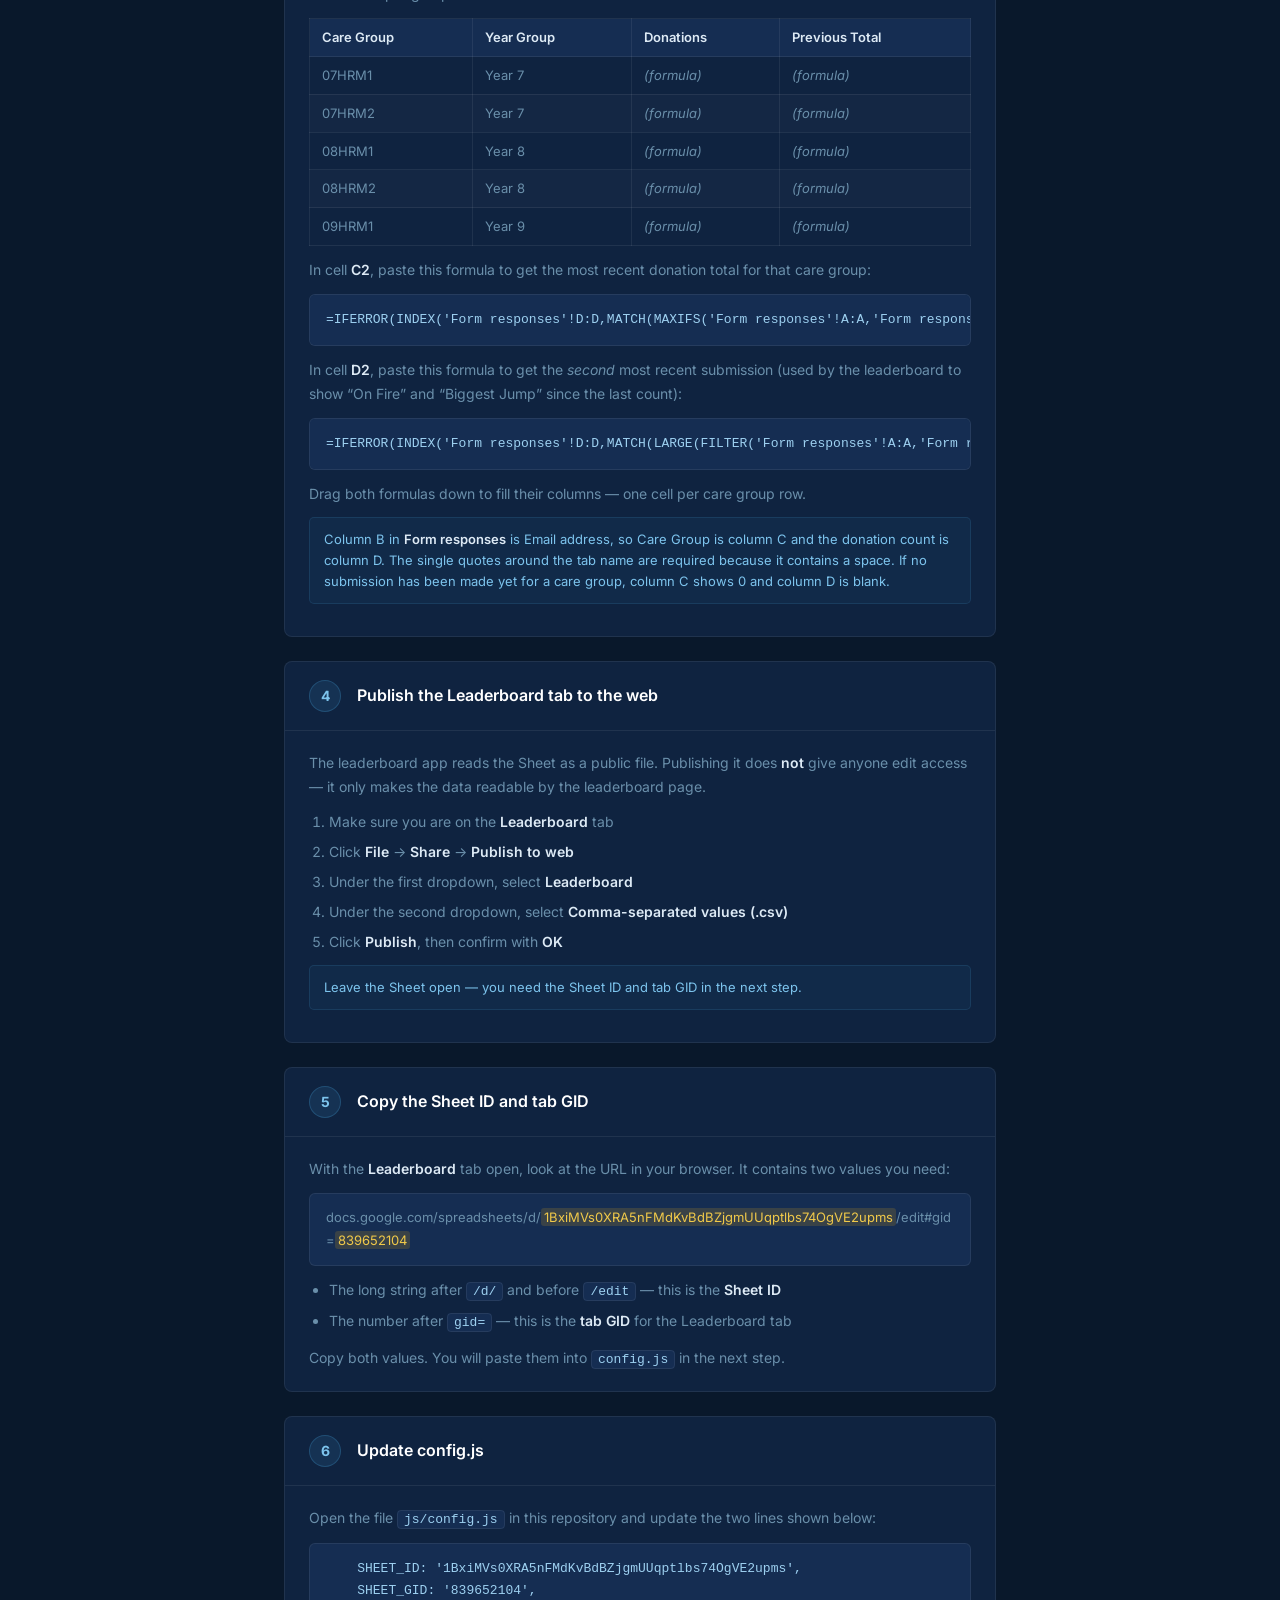
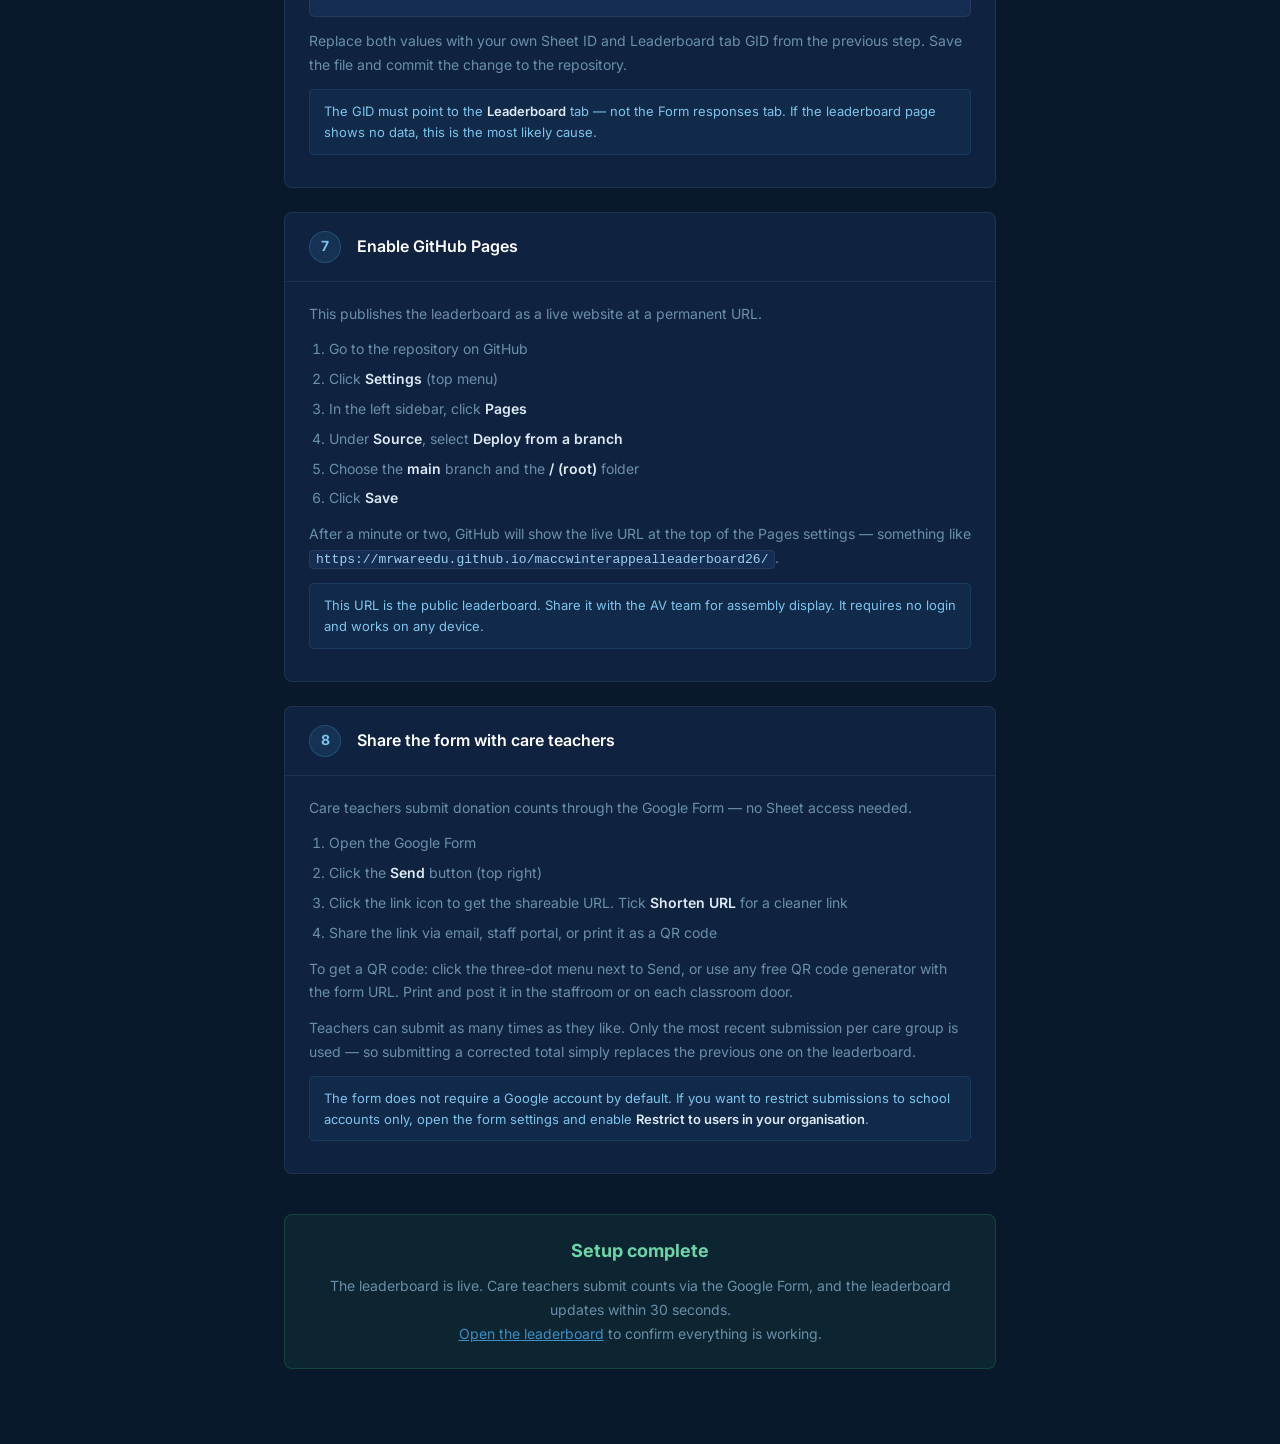
==== commit 27cf56a5: "Remove btn-reset CSS; add column D formula to setup.html Step 3" ====
--- a/setup.html
+++ b/setup.html
@@ -298,7 +298,7 @@
 
         .sheet-columns {
             display: grid;
-            grid-template-columns: repeat(3, 1fr);
+            grid-template-columns: repeat(4, 1fr);
             gap: 8px;
             margin: 12px 0;
         }
@@ -410,27 +410,29 @@
                 <ol>
                     <li>Click the <strong>+</strong> button at the bottom left of the Sheet to add a new tab</li>
                     <li>Double-click the new tab and rename it <strong>Leaderboard</strong></li>
-                    <li>In row 1, type these three headings exactly: <strong>Care Group</strong> (A1), <strong>Year Group</strong> (B1), <strong>Donations</strong> (C1)</li>
+                    <li>In row 1, type these four headings exactly: <strong>Care Group</strong> (A1), <strong>Year Group</strong> (B1), <strong>Donations</strong> (C1), <strong>Previous Total</strong> (D1)</li>
                     <li>From row 2 down, fill in column A with each care group name and column B with its year group — one row per group</li>
                 </ol>
 
                 <table class="table-example">
                     <thead>
-                        <tr><th>Care Group</th><th>Year Group</th><th>Donations</th></tr>
+                        <tr><th>Care Group</th><th>Year Group</th><th>Donations</th><th>Previous Total</th></tr>
                     </thead>
                     <tbody>
-                        <tr><td>07HRM1</td><td>Year 7</td><td><em>(formula)</em></td></tr>
-                        <tr><td>07HRM2</td><td>Year 7</td><td><em>(formula)</em></td></tr>
-                        <tr><td>08HRM1</td><td>Year 8</td><td><em>(formula)</em></td></tr>
-                        <tr><td>08HRM2</td><td>Year 8</td><td><em>(formula)</em></td></tr>
-                        <tr><td>09HRM1</td><td>Year 9</td><td><em>(formula)</em></td></tr>
+                        <tr><td>07HRM1</td><td>Year 7</td><td><em>(formula)</em></td><td><em>(formula)</em></td></tr>
+                        <tr><td>07HRM2</td><td>Year 7</td><td><em>(formula)</em></td><td><em>(formula)</em></td></tr>
+                        <tr><td>08HRM1</td><td>Year 8</td><td><em>(formula)</em></td><td><em>(formula)</em></td></tr>
+                        <tr><td>08HRM2</td><td>Year 8</td><td><em>(formula)</em></td><td><em>(formula)</em></td></tr>
+                        <tr><td>09HRM1</td><td>Year 9</td><td><em>(formula)</em></td><td><em>(formula)</em></td></tr>
                     </tbody>
                 </table>
 
-                <p>In cell <strong>C2</strong>, paste this formula exactly:</p>
+                <p>In cell <strong>C2</strong>, paste this formula to get the most recent donation total for that care group:</p>
                 <div class="code-block">=IFERROR(INDEX('Form responses'!D:D,MATCH(MAXIFS('Form responses'!A:A,'Form responses'!C:C,A2),'Form responses'!A:A,0)),0)</div>
-                <p>Then drag the formula down to fill C3, C4, and so on — one cell per care group row.</p>
-                <div class="note">Column B in <strong>Form responses</strong> is Email address, so Care Group is column C and the donation count is column D. The single quotes around the tab name are required because it contains a space. If no submission has been made yet for a care group, the formula shows 0.</div>
+                <p>In cell <strong>D2</strong>, paste this formula to get the <em>second</em> most recent submission (used by the leaderboard to show “On Fire” and “Biggest Jump” since the last count):</p>
+                <div class="code-block">=IFERROR(INDEX('Form responses'!D:D,MATCH(LARGE(FILTER('Form responses'!A:A,'Form responses'!C:C=A2),2),'Form responses'!A:A,0)),"")</div>
+                <p>Drag both formulas down to fill their columns — one cell per care group row.</p>
+                <div class="note">Column B in <strong>Form responses</strong> is Email address, so Care Group is column C and the donation count is column D. The single quotes around the tab name are required because it contains a space. If no submission has been made yet for a care group, column C shows 0 and column D is blank.</div>
             </div>
         </div>
 
